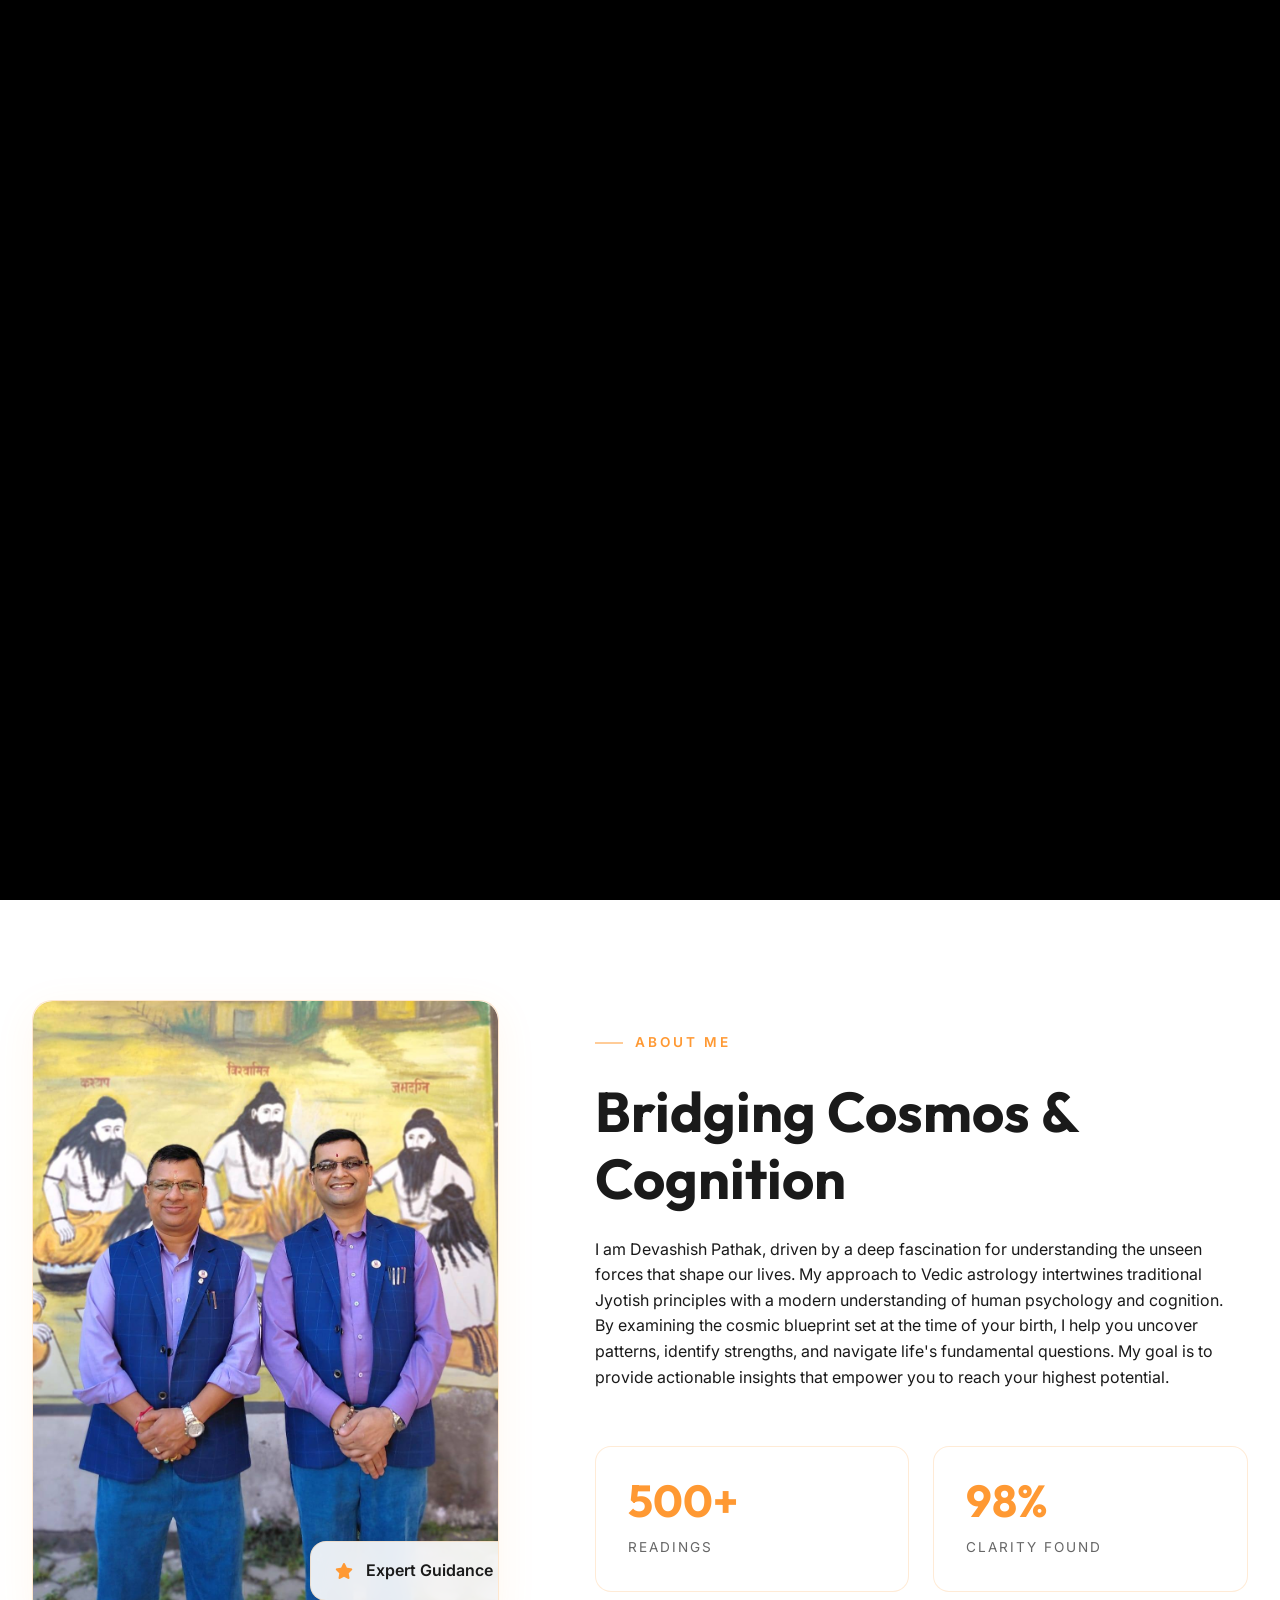
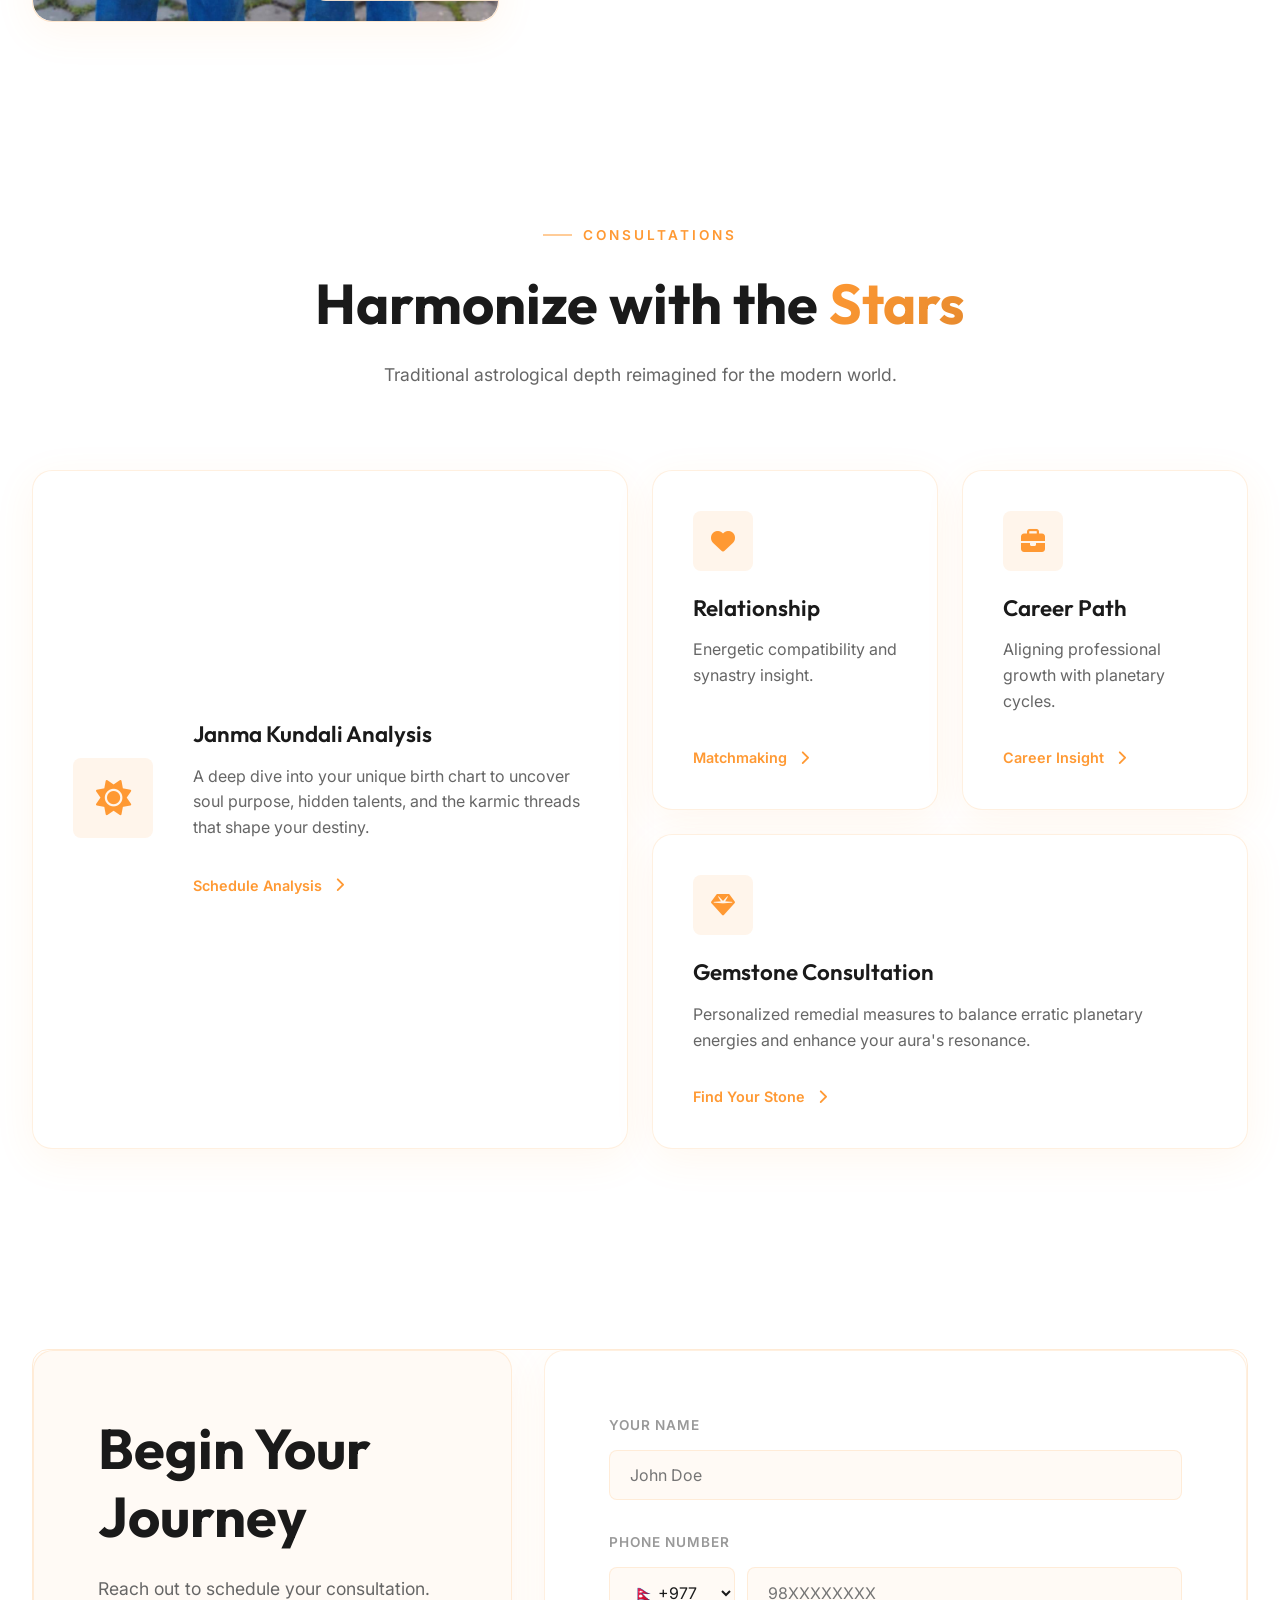
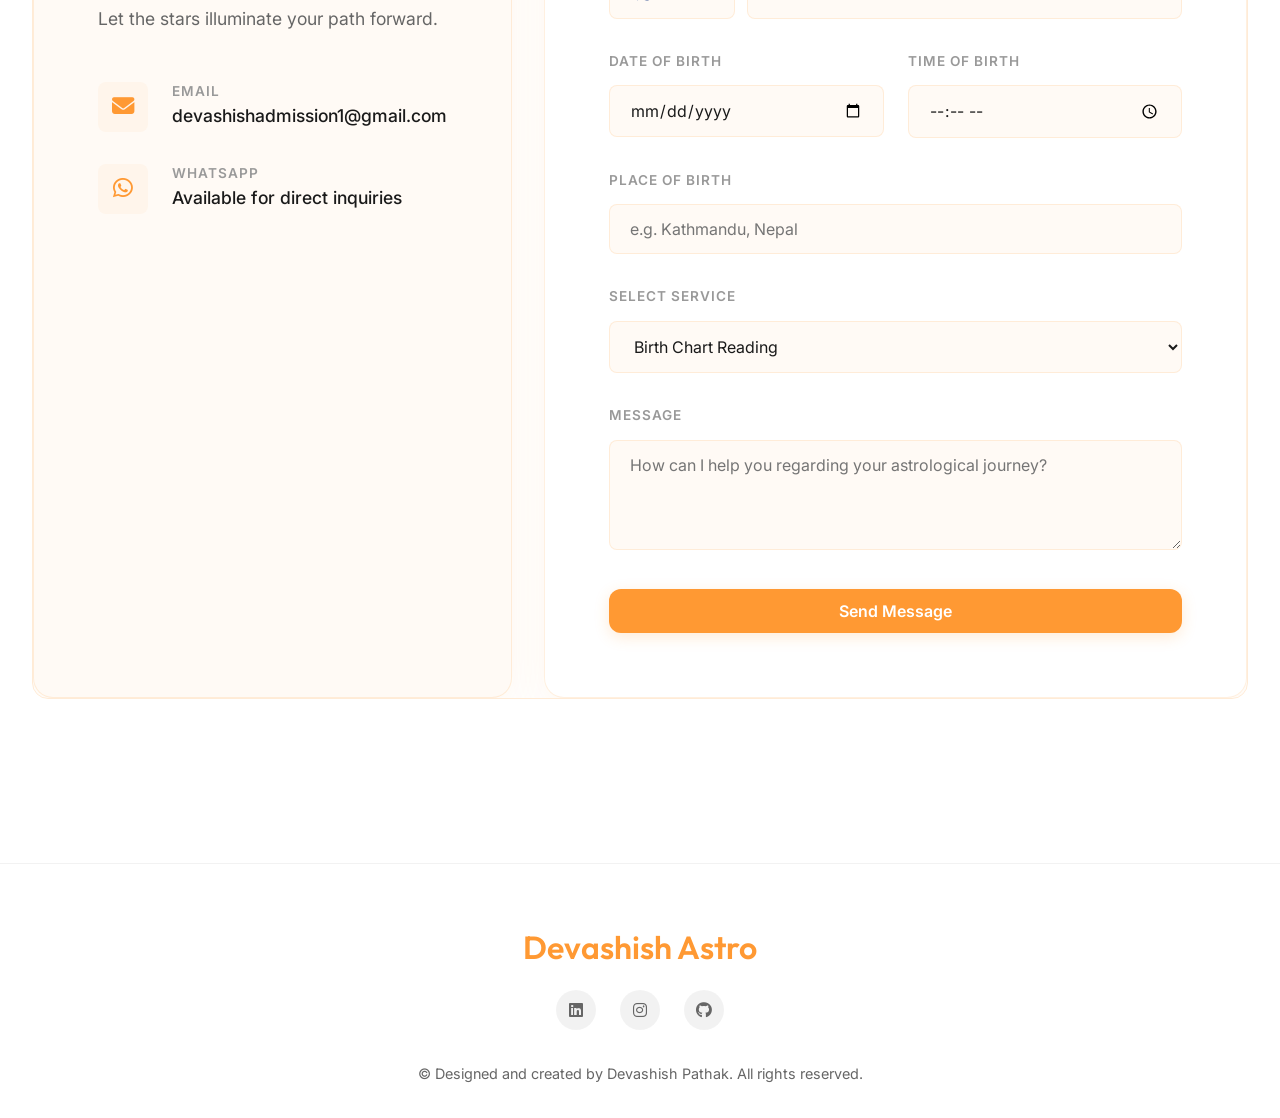
==== index.html @ 45e3574f "Feat: Complete dedicated admin dashboard (admin.html)" ====
<!DOCTYPE html>
<html lang="en">

<head>
    <meta charset="UTF-8">
    <meta name="viewport" content="width=device-width, initial-scale=1.0">
    <title>गुरु नारायण ज्योतिष परामर्श सेवा</title>
    <link rel="icon" type="image/png" href="assets/favicon.png">
    <meta name="description"
        content="Professional Vedic Astrology Consultations, Birth Chart Readings, and Insights with Devashish Pathak.">
    <link rel="preconnect" href="https://fonts.googleapis.com">
    <link rel="preconnect" href="https://fonts.gstatic.com" crossorigin>
    <link
        href="https://fonts.googleapis.com/css2?family=Outfit:wght@400;600;700&family=Inter:wght@400;500;600&display=swap"
        rel="stylesheet">
    <link rel="stylesheet" href="css/styles.css">
    <link rel="stylesheet" href="https://cdnjs.cloudflare.com/ajax/libs/font-awesome/6.4.0/css/all.min.css">
</head>

<body>
    <!-- Splash Screen -->
    <div id="splash-screen" class="splash-screen">
        <div class="mantra-container">
            <span class="mantra-line">ॐ मङ्गलं भगवान् विष्णुः</span>
            <span class="mantra-line">मङ्गलं गरुडध्वजः ।</span>
            <span class="mantra-line">मङ्गलं पुण्डरीकाक्षः</span>
            <span class="mantra-line">मङ्गलाय तनो हरिः ॥</span>
        </div>
    </div>

    <div class="background-effects">
        <div class="glow-orb orb-1"></div>
        <div class="glow-orb orb-2"></div>
        <div class="glow-orb orb-3"></div>
    </div>

    <!-- Navigation -->
    <nav class="navbar glass-effect" id="navbar">
        <div class="nav-content container">
            <a href="#" class="logo">Devashish Astro</a>
            <div class="nav-links">
                <a href="#about" class="nav-item">About</a>
                <a href="#services" class="nav-item">Consultations</a>
                <a href="#contact" class="nav-item">Book a Session</a>
            </div>
            <button class="mobile-menu-btn"><i class="fas fa-bars"></i></button>
        </div>
    </nav>

    <!-- Mobile Menu Overlay -->
    <div class="mobile-menu overlay-glass">
        <button class="close-menu-btn"><i class="fas fa-times"></i></button>
        <div class="mobile-links">
            <a href="#about" class="mobile-nav-item">About</a>
            <a href="#services" class="mobile-nav-item">Consultations</a>
            <a href="#contact" class="mobile-nav-item">Book a Session</a>
        </div>
    </div>

    <!-- Hero Section -->
    <section class="hero" id="home">
        <div class="container hero-container">
            <div class="hero-content">
                <div class="subtitle-wrapper fade-in-up">
                    <span class="subtitle">Vedic Wisdom</span>
                    <div class="subtitle-line"></div>
                </div>
                <h1 class="title fade-in-up delay-1">Unveil Your <br><span class="text-gradient">Cosmic Blueprint</span>
                </h1>
                <p class="description fade-in-up delay-2">Bridging ancient Jyotish principles with modern psychology to
                    provide clarity, purpose, and actionable guidance for your life's journey.</p>
                <div class="hero-actions fade-in-up delay-3">
                    <a href="#services" class="btn btn-primary">Begin Journey <i class="fas fa-arrow-right"></i></a>
                    <a href="#contact" class="btn btn-secondary">Direct Inquiry</a>
                </div>
            </div>
            <div class="hero-visual fade-in scale-up delay-2">
                <div class="image-wrapper bento-card">
                    <div class="zodiac-ring"></div>
                    <img src="assets/hero.jpg" alt="Devashish Pathak - Vedic Astrology" class="hero-img">
                </div>
            </div>
        </div>
    </section>

    <!-- About Section -->
    <section class="about section-padding" id="about">
        <div class="container relative">
            <div class="about-grid">
                <div class="about-image-col slide-in-left">
                    <div class="image-card glass-border">
                        <!-- User's Photo -->
                        <img src="assets/hero.jpg" alt="Devashish Pathak" class="profile-img">
                        <div class="floating-badge glass-effect">
                            <i class="fas fa-star text-saffron"></i>
                            <span>Expert Guidance</span>
                        </div>
                    </div>
                </div>
                <div class="about-content slide-in-right">
                    <span class="section-tag">About Me</span>
                    <h2 class="section-title">Bridging Cosmos & Cognition</h2>
                    <p class="about-text">
                        I am Devashish Pathak, driven by a deep fascination for understanding the unseen forces that
                        shape our lives. My approach to Vedic astrology intertwines traditional Jyotish principles with
                        a modern understanding of human psychology and cognition.
                    </p>
                    <p class="about-text">
                        By examining the cosmic blueprint set at the time of your birth, I help you uncover patterns,
                        identify strengths, and navigate life's fundamental questions. My goal is to provide actionable
                        insights that empower you to reach your highest potential.
                    </p>
                    <div class="stats-grid">
                        <div class="stat-box glass-effect">
                            <span class="stat-number">500+</span>
                            <span class="stat-label">Readings</span>
                        </div>
                        <div class="stat-box glass-effect">
                            <span class="stat-number">98%</span>
                            <span class="stat-label">Clarity Found</span>
                        </div>
                    </div>
                </div>
            </div>
        </div>
    </section>

    <!-- Services Section -->
    <section class="services section-padding" id="services">
        <div class="container">
            <div class="section-header text-center fade-in-up">
                <span class="section-tag">Consultations</span>
                <h2 class="section-title">Harmonize with the <span class="text-gradient">Stars</span></h2>
                <p class="section-desc">Traditional astrological depth reimagined for the modern world.</p>
            </div>

            <div class="bento-grid-services">
                <!-- Large Feature Card -->
                <div class="bento-card service-card-large fade-in-up stagger-1">
                    <div class="service-icon"><i class="fas fa-sun"></i></div>
                    <div class="service-content">
                        <h3>Janma Kundali Analysis</h3>
                        <p>A deep dive into your unique birth chart to uncover soul purpose, hidden talents, and the
                            karmic threads that shape your destiny.</p>
                        <a href="#contact" class="service-link">Schedule Analysis <i
                                class="fas fa-chevron-right"></i></a>
                    </div>
                </div>

                <!-- Small Grid Items -->
                <div class="bento-card service-card-small fade-in-up stagger-2">
                    <div class="service-icon"><i class="fas fa-heart"></i></div>
                    <h3>Relationship</h3>
                    <p>Energetic compatibility and synastry insight.</p>
                    <a href="#contact" class="service-link">Matchmaking <i class="fas fa-chevron-right"></i></a>
                </div>

                <div class="bento-card service-card-small fade-in-up stagger-3">
                    <div class="service-icon"><i class="fas fa-briefcase"></i></div>
                    <h3>Career Path</h3>
                    <p>Aligning professional growth with planetary cycles.</p>
                    <a href="#contact" class="service-link">Career Insight <i class="fas fa-chevron-right"></i></a>
                </div>

                <div class="bento-card service-card-medium fade-in-up stagger-4">
                    <div class="service-icon"><i class="fas fa-gem"></i></div>
                    <h3>Gemstone Consultation</h3>
                    <p>Personalized remedial measures to balance erratic planetary energies and enhance your aura's
                        resonance.</p>
                    <a href="#contact" class="service-link">Find Your Stone <i class="fas fa-chevron-right"></i></a>
                </div>
            </div>
        </div>
    </section>

    <!-- Contact Section -->
    <section class="contact section-padding" id="contact">
        <div class="container">
            <div class="contact-wrapper glass-border fade-in">
                <div class="contact-info">
                    <h2 class="section-title">Begin Your Journey</h2>
                    <p class="contact-desc">Reach out to schedule your consultation. Let the stars illuminate your path
                        forward.</p>
                    <div class="contact-methods">
                        <div class="method">
                            <i class="fas fa-envelope"></i>
                            <div>
                                <h4>Email</h4>
                                <a href="mailto:devashishadmission1@gmail.com">devashishadmission1@gmail.com</a>
                            </div>
                        </div>
                        <div class="method">
                            <i class="fab fa-whatsapp"></i>
                            <div>
                                <h4>WhatsApp</h4>
                                <span>Available for direct inquiries</span>
                            </div>
                        </div>
                    </div>
                </div>
                <div class="contact-form-container glass-effect">
                    <form id="contactForm" class="contact-form">
                        <div class="form-group">
                            <label for="name">Your Name</label>
                            <input type="text" id="name" required class="form-control" placeholder="John Doe">
                        </div>
                        <div class="form-group">
                            <label for="phone">Phone Number</label>
                            <div class="phone-input-group">
                                <select id="country-code" class="form-control country-code-select">
                                    <option value="+977">🇳🇵 +977</option>
                                    <option value="+91">🇮🇳 +91</option>
                                    <option value="+1">🇺🇸 +1</option>
                                    <option value="+44">🇬🇧 +44</option>
                                    <option value="+61">🇦🇺 +61</option>
                                    <option value="+971">🇦🇪 +971</option>
                                    <option value="+974">🇶🇦 +974</option>
                                    <option value="+965">🇰🇼 +965</option>
                                    <option value="+81">🇯🇵 +81</option>
                                    <option value="+82">🇰🇷 +82</option>
                                </select>
                                <input type="tel" id="phone" required class="form-control" placeholder="98XXXXXXXX">
                            </div>
                        </div>
                        <div class="form-row">
                            <div class="form-group">
                                <label for="dob">Date of Birth</label>
                                <input type="date" id="dob" required class="form-control">
                            </div>
                            <div class="form-group">
                                <label for="tob">Time of Birth</label>
                                <input type="time" id="tob" required class="form-control">
                            </div>
                        </div>
                        <div class="form-group">
                            <label for="pob">Place of Birth</label>
                            <input type="text" id="pob" required class="form-control" placeholder="e.g. Kathmandu, Nepal">
                        </div>
                        <div class="form-group">
                            <label for="service">Select Service</label>
                            <select id="service" class="form-control">
                                <option value="birth-chart">Birth Chart Reading</option>
                                <option value="relationship">Relationship Compatibility</option>
                                <option value="career">Career & Finance Guidance</option>
                                <option value="other">General Inquiry</option>
                            </select>
                        </div>
                        <div class="form-group">
                            <label for="message">Message</label>
                            <textarea id="message" rows="4" required class="form-control"
                                placeholder="How can I help you regarding your astrological journey?"></textarea>
                        </div>
                        <button type="submit" class="btn btn-primary full-width">Send Message</button>
                    </form>

                </div>
            </div>
        </div>
    </section>

    <!-- Footer -->
    <footer class="footer">
        <div class="container text-center">
            <h3 class="footer-logo">Devashish Astro</h3>
            <div class="social-links">
                <a href="#"><i class="fab fa-linkedin"></i></a>
                <a href="#"><i class="fab fa-instagram"></i></a>
                <a href="#"><i class="fab fa-github"></i></a>
            </div>
            <p class="copyright"><a href="admin.html" style="text-decoration: none; color: inherit;">&copy;</a> Designed and created by Devashish Pathak. All rights reserved.</p>
        </div>
    </footer>

    <script src="https://cdn.sheetjs.com/xlsx-0.20.1/package/dist/xlsx.full.min.js"></script>
    <script src="js/script.js"></script>
</body>

</html>
---- css/styles.css ----
/* ==========================================================================
   Base Styles & Variables (Saffron Minimalist)
   ========================================================================== */

:root {
    /* Clean Saffron Palette */
    --saffron: #FF9933;
    --saffron-hover: #E68A2E;
    --saffron-dark: #CC7722;
    --saffron-light: #FFF5EB;

    --bg-primary: #FFFFFF;
    --bg-secondary: #FFFAF5;
    --bg-tertiary: #FFF2E6;

    /* Text Colors */
    --text-main: #1A1A1A;
    --text-muted: #666666;
    --text-dim: #999999;
    --text-on-saffron: #FFFFFF;

    /* Minimalist UI Tokens */
    --card-bg: #FFFFFF;
    --card-border: rgba(255, 153, 51, 0.15);
    --card-shadow: 0 10px 40px rgba(255, 153, 51, 0.08);

    --glass-bg: rgba(255, 255, 255, 0.9);
    --glass-border: rgba(255, 153, 51, 0.2);
    --glass-blur: blur(10px);

    /* Layout & Typography */
    --font-heading: 'Outfit', sans-serif;
    --font-body: 'Inter', sans-serif;

    --container-width: 1300px;
    --border-radius-lg: 20px;
    --border-radius-md: 12px;
    --border-radius-sm: 8px;

    /* Animations & Transitions */
    --transition-smooth: all 0.4s cubic-bezier(0.23, 1, 0.32, 1);
    --transition-fast: all 0.2s ease;
}

* {
    margin: 0;
    padding: 0;
    box-sizing: border-box;
}

html {
    scroll-behavior: smooth;
    font-size: 16px;
}

body {
    font-family: var(--font-body);
    color: var(--text-main);
    background-color: var(--bg-primary);
    line-height: 1.6;
    overflow-x: hidden;
    position: relative;
}

/* Background Effects (Saffron Glow) */
.background-effects {
    position: fixed;
    top: 0;
    left: 0;
    width: 100vw;
    height: 100vh;
    z-index: -1;
    pointer-events: none;
    background: radial-gradient(circle at 50% 50%, #FFFAF5 0%, #FFFFFF 100%);
    overflow: hidden;
}

.glow-orb {
    position: absolute;
    border-radius: 50%;
    filter: blur(120px);
    opacity: 0.1;
    animation: floatOrb 25s infinite alternate ease-in-out;
}

.orb-1 {
    top: -15%;
    left: -10%;
    width: 600px;
    height: 600px;
    background: var(--saffron);
}

.orb-2 {
    bottom: -15%;
    right: -10%;
    width: 700px;
    height: 700px;
    background: var(--saffron-dark);
    animation-delay: -7s;
}

.orb-3 {
    top: 30%;
    left: 55%;
    width: 500px;
    height: 500px;
    background: var(--saffron-light);
    animation-delay: -12s;
}

/* Grid System & Utilities */
.grid {
    display: grid;
    gap: 2rem;
}

.grid-cols-2 {
    grid-template-columns: repeat(2, 1fr);
}

.grid-cols-3 {
    grid-template-columns: repeat(3, 1fr);
}

.grid-cols-4 {
    grid-template-columns: repeat(4, 1fr);
}

@media (max-width: 968px) {

    .grid-cols-2,
    .grid-cols-3,
    .grid-cols-4 {
        grid-template-columns: 1fr;
    }
}

.flex {
    display: flex;
}

.flex-col {
    flex-direction: column;
}

.items-center {
    align-items: center;
}

.justify-center {
    justify-content: center;
}

.gap-1 {
    gap: 1rem;
}

.gap-2 {
    gap: 2rem;
}

.text-gradient {
    background: linear-gradient(135deg, var(--saffron), var(--saffron-hover));
    -webkit-background-clip: text;
    background-clip: text;
    -webkit-text-fill-color: transparent;
}

@keyframes floatOrb {
    0% {
        transform: translate(0, 0) scale(1);
    }

    50% {
        transform: translate(50px, -50px) scale(1.1);
    }

    100% {
        transform: translate(-30px, 40px) scale(0.9);
    }
}

/* Utility Classes */
.container {
    max-width: var(--container-width);
    margin: 0 auto;
    padding: 0 2rem;
}

.section-padding {
    padding: 100px 0;
}

.text-saffron {
    color: var(--saffron);
}

.text-center {
    text-align: center;
}

.full-width {
    width: 100%;
}

.relative {
    position: relative;
}

/* Typography elements */
h1,
h2,
h3,
h4,
h5,
h6 {
    font-family: var(--font-heading);
    font-weight: 600;
    line-height: 1.2;
}

/* ==========================================================================
   Glassmorphism System
   ========================================================================== */

.glass-effect {
    background: var(--glass-bg);
    backdrop-filter: blur(12px);
    -webkit-backdrop-filter: blur(12px);
    border: 1px solid var(--glass-border);
    box-shadow: var(--glass-shadow);
    border-radius: 16px;
}

.glass-border {
    border: 1px solid var(--glass-border);
    border-radius: 16px;
    overflow: hidden;
}

.overlay-glass {
    background: rgba(255, 255, 255, 0.95);
    backdrop-filter: blur(20px);
    -webkit-backdrop-filter: blur(20px);
}

/* ==========================================================================
   Buttons
   ========================================================================== */
.btn {
    display: inline-flex;
    align-items: center;
    justify-content: center;
    padding: 12px 32px;
    font-family: var(--font-body);
    font-weight: 600;
    font-size: 1rem;
    border-radius: var(--border-radius-md);
    text-decoration: none;
    cursor: pointer;
    transition: var(--transition-smooth);
    border: none;
    gap: 12px;
}

.btn-primary {
    background: var(--saffron);
    color: var(--text-on-saffron);
    box-shadow: 0 4px 15px rgba(255, 153, 51, 0.2);
}

.btn-primary:hover {
    transform: translateY(-2px);
    background: var(--saffron-hover);
    box-shadow: 0 8px 25px rgba(255, 153, 51, 0.35);
}

.btn-secondary {
    background: var(--bg-primary);
    color: var(--saffron);
    border: 1px solid var(--saffron);
}

.btn-secondary:hover {
    background: var(--saffron-light);
    transform: translateY(-2px);
}

/* ==========================================================================
   Bento Grid Core
   ========================================================================== */
.bento-card {
    background: var(--card-bg);
    border: 1px solid var(--card-border);
    border-radius: var(--border-radius-lg);
    padding: 2.5rem;
    transition: var(--transition-smooth);
    position: relative;
    overflow: hidden;
    display: flex;
    flex-direction: column;
    box-shadow: var(--card-shadow);
}

.bento-card:hover {
    border-color: var(--saffron);
    transform: translateY(-8px);
    box-shadow: 0 20px 50px rgba(255, 153, 51, 0.12);
}

.bento-card::before {
    display: none;
}

/* ==========================================================================
   Navigation
   ========================================================================== */
.navbar {
    position: fixed;
    top: 0;
    left: 0;
    width: 100%;
    z-index: 1000;
    padding: 1.5rem 0;
    transition: var(--transition-smooth);
    border-bottom: 1px solid transparent;
}

.navbar.scrolled {
    padding: 1rem 0;
    background: var(--glass-bg);
    backdrop-filter: var(--glass-blur);
    -webkit-backdrop-filter: var(--glass-blur);
    border-bottom: 1px solid var(--card-border);
    box-shadow: 0 4px 30px rgba(0, 0, 0, 0.03);
}

.nav-content {
    display: flex;
    justify-content: space-between;
    align-items: center;
}

.logo {
    font-family: var(--font-heading);
    font-size: 1.6rem;
    font-weight: 700;
    color: var(--saffron);
    text-decoration: none;
    letter-spacing: 1px;
    transition: var(--transition-fast);
}

.nav-links {
    display: flex;
    gap: 2.5rem;
}

.nav-item {
    color: var(--text-main);
    text-decoration: none;
    font-size: 1rem;
    font-weight: 500;
    position: relative;
    transition: var(--transition-fast);
}

.nav-item:hover {
    color: var(--saffron);
}

.nav-item::after {
    content: '';
    position: absolute;
    bottom: -6px;
    left: 0;
    width: 0;
    height: 2px;
    background: var(--saffron);
    transition: var(--transition-smooth);
}

.nav-item:hover::after {
    width: 100%;
}

.nav-item:hover::after {
    width: 100%;
}

.mobile-menu-btn {
    display: none;
    background: none;
    border: none;
    color: #000000;
    font-size: 1.5rem;
    cursor: pointer;
}

/* Mobile Overlay Menu */
.mobile-menu {
    position: fixed;
    top: 0;
    left: 0;
    width: 100%;
    height: 100vh;
    z-index: 2000;
    display: flex;
    flex-direction: column;
    justify-content: center;
    align-items: center;
    background: var(--bg-primary);
    opacity: 0;
    pointer-events: none;
    transition: var(--transition-smooth);
    transform: translateX(100%);
}

.mobile-menu.active {
    opacity: 1;
    pointer-events: all;
    transform: translateX(0);
}

.close-menu-btn {
    position: absolute;
    top: 2rem;
    right: 2rem;
    background: none;
    border: none;
    color: var(--text-main);
    font-size: 2.5rem;
    cursor: pointer;
    padding: 1rem;
}

.mobile-links {
    display: flex;
    flex-direction: column;
    gap: 2rem;
    text-align: center;
}

.mobile-nav-item {
    color: var(--text-main);
    text-decoration: none;
    font-size: 2.5rem;
    font-weight: 700;
    font-family: var(--font-heading);
    transition: var(--transition-smooth);
}

.mobile-nav-item:hover {
    color: var(--saffron);
}

/* ==========================================================================
   Hero Section
   ========================================================================== */
.hero {
    min-height: 100vh;
    display: flex;
    align-items: center;
    padding-top: 100px;
}

.hero-container {
    display: grid;
    grid-template-columns: 1fr 1.1fr;
    gap: 6rem;
    align-items: center;
}

.subtitle-wrapper {
    display: flex;
    align-items: center;
    gap: 1.2rem;
    margin-bottom: 2rem;
}

.subtitle {
    font-family: var(--font-body);
    color: var(--saffron);
    font-size: 0.9rem;
    text-transform: uppercase;
    letter-spacing: 3px;
    font-weight: 600;
}

.subtitle-line {
    height: 1px;
    width: 60px;
    background: var(--saffron);
}

.title {
    font-size: 4.2rem;
    margin-bottom: 2rem;
    color: var(--text-main);
    line-height: 1.1;
    font-weight: 700;
}

.hero .description {
    font-size: 1.15rem;
    color: var(--text-muted);
    margin-bottom: 3rem;
    max-width: 540px;
    line-height: 1.7;
}

.hero-actions {
    display: flex;
    gap: 1.5rem;
}

.hero-visual {
    position: relative;
    width: 100%;
    max-width: 580px;
    justify-self: center;
}

.hero-visual .image-wrapper {
    aspect-ratio: 1;
    border-radius: 50%;
    padding: 1rem;
}

.zodiac-ring {
    position: absolute;
    top: -15px;
    left: -15px;
    right: -15px;
    bottom: -15px;
    border: 1px dashed rgba(255, 153, 51, 0.2);
    border-radius: 50%;
    animation: spinSlow 60s linear infinite;
}

.hero-img {
    width: 100%;
    height: 100%;
    object-fit: cover;
    border-radius: 50%;
    filter: brightness(0.9);
}

@keyframes spinSlow {
    100% {
        transform: rotate(360deg);
    }
}

@keyframes spinSlow {
    100% {
        transform: rotate(360deg);
    }
}

/* ==========================================================================
   About Section
   ========================================================================== */
.about-grid {
    display: grid;
    grid-template-columns: 5fr 7fr;
    gap: 6rem;
    align-items: center;
}

.image-card {
    position: relative;
    border-radius: var(--border-radius-lg);
    background: var(--bg-secondary);
    box-shadow: var(--card-shadow);
}

.profile-img {
    width: 100%;
    display: block;
    border-radius: var(--border-radius-lg);
    object-fit: cover;
    aspect-ratio: 3/4;
}

.floating-badge {
    position: absolute;
    bottom: 20px;
    right: -20px;
    padding: 1rem 1.5rem;
    display: flex;
    align-items: center;
    gap: 0.8rem;
    font-weight: 600;
    z-index: 2;
}

.section-tag {
    display: inline-block;
    color: var(--saffron);
    font-family: var(--font-body);
    text-transform: uppercase;
    letter-spacing: 3px;
    font-size: 0.85rem;
    font-weight: 600;
    margin-bottom: 1.5rem;
    position: relative;
    padding-left: 2.5rem;
}

.section-tag::before {
    content: '';
    position: absolute;
    left: 0;
    top: 50%;
    transform: translateY(-50%);
    width: 1.8rem;
    height: 1px;
    background: var(--saffron);
}

.stats-grid {
    display: grid;
    grid-template-columns: repeat(2, 1fr);
    gap: 1.5rem;
    margin-top: 3.5rem;
}

.stat-box {
    padding: 2rem;
    text-align: left;
}

.stat-number {
    display: block;
    font-family: var(--font-heading);
    font-size: 2.8rem;
    color: var(--saffron);
    font-weight: 700;
    line-height: 1;
    margin-bottom: 0.6rem;
}

.stat-label {
    font-size: 0.85rem;
    color: var(--text-muted);
    text-transform: uppercase;
    letter-spacing: 2px;
}

/* ==========================================================================
   Services & Bento Grid
   ========================================================================== */
.section-header {
    margin-bottom: 5rem;
}

.section-title {
    font-size: 3.5rem;
    margin-bottom: 1.5rem;
    color: var(--text-main);
    font-weight: 700;
}

.section-desc {
    color: var(--text-muted);
    font-size: 1.1rem;
    max-width: 600px;
    margin: 0 auto;
}

.bento-grid-services {
    display: grid;
    grid-template-columns: repeat(4, 1fr);
    grid-template-rows: repeat(2, auto);
    gap: 1.5rem;
}

.service-card-large {
    grid-column: span 2;
    grid-row: span 2;
    display: flex;
    flex-direction: row;
    align-items: center;
    gap: 2.5rem;
}

.service-card-small {
    grid-column: span 1;
}

.service-card-medium {
    grid-column: span 2;
}

.service-icon {
    width: 60px;
    height: 60px;
    border-radius: var(--border-radius-sm);
    background: var(--saffron-light);
    display: flex;
    justify-content: center;
    align-items: center;
    color: var(--saffron);
    font-size: 1.5rem;
    margin-bottom: 1.5rem;
    flex-shrink: 0;
}

.service-card-large .service-icon {
    width: 80px;
    height: 80px;
    font-size: 2.2rem;
}

.bento-card h3 {
    font-size: 1.4rem;
    margin-bottom: 1rem;
    color: var(--text-main);
    font-weight: 600;
}

.bento-card p {
    color: var(--text-muted);
    margin-bottom: 2rem;
    font-size: 1rem;
    line-height: 1.6;
}

.service-link {
    display: inline-flex;
    align-items: center;
    gap: 0.8rem;
    color: var(--saffron);
    text-decoration: none;
    font-weight: 600;
    font-size: 0.9rem;
    transition: var(--transition-smooth);
    margin-top: auto;
}

.service-link:hover {
    gap: 1.2rem;
}

@media (max-width: 1024px) {
    .bento-grid-services {
        grid-template-columns: repeat(2, 1fr);
    }
}

@media (max-width: 768px) {
    .bento-grid-services {
        grid-template-columns: 1fr;
    }

    .service-card-large,
    .service-card-medium {
        grid-column: span 1;
        flex-direction: column;
        align-items: flex-start;
    }

    .title {
        font-size: 3rem;
    }
}

/* ==========================================================================
   Contact Section
   ========================================================================== */
.contact-wrapper {
    display: grid;
    grid-template-columns: 0.8fr 1.2fr;
    gap: 2rem;
}

.contact-info {
    padding: 4rem;
    background: var(--bg-secondary);
    border-radius: var(--border-radius-lg);
    border: 1px solid var(--card-border);
    box-shadow: var(--card-shadow);
}

.contact-desc {
    color: var(--text-muted);
    margin-bottom: 3rem;
    font-size: 1.1rem;
    line-height: 1.7;
}

.contact-methods {
    display: flex;
    flex-direction: column;
    gap: 2rem;
}

.method {
    display: flex;
    align-items: center;
    gap: 1.5rem;
}

.method i {
    width: 50px;
    height: 50px;
    border-radius: var(--border-radius-sm);
    background: var(--saffron-light);
    display: flex;
    justify-content: center;
    align-items: center;
    color: var(--saffron);
    font-size: 1.4rem;
}

.method h4 {
    font-family: var(--font-body);
    font-size: 0.85rem;
    color: var(--text-dim);
    margin-bottom: 0.2rem;
    text-transform: uppercase;
    letter-spacing: 1px;
}

.method a,
.method span {
    color: var(--text-main);
    text-decoration: none;
    font-size: 1.1rem;
    font-weight: 500;
    transition: var(--transition-fast);
}

.method a:hover {
    color: var(--saffron);
}

.contact-form-container {
    padding: 4rem;
    background: var(--bg-primary);
    border: 1px solid var(--card-border);
    border-radius: var(--border-radius-lg);
    box-shadow: var(--card-shadow);
}

.form-group {
    margin-bottom: 2rem;
}

.form-group label {
    display: block;
    margin-bottom: 0.8rem;
    font-size: 0.85rem;
    color: var(--text-dim);
    text-transform: uppercase;
    letter-spacing: 1px;
    font-weight: 600;
}

.form-control {
    width: 100%;
    background: var(--bg-secondary);
    border: 1px solid var(--card-border);
    border-radius: var(--border-radius-sm);
    padding: 14px 20px;
    color: var(--text-main);
    font-family: var(--font-body);
    font-size: 1rem;
    transition: var(--transition-smooth);
}

.form-control:focus {
    outline: none;
    border-color: var(--saffron);
    background: #FFFFFF;
    box-shadow: 0 0 15px rgba(255, 153, 51, 0.1);
}

.phone-input-group {
    display: flex;
    gap: 0.75rem;
}

.country-code-select {
    width: auto;
    min-width: 110px;
    flex-shrink: 0;
}

.form-row {
    display: grid;
    grid-template-columns: 1fr 1fr;
    gap: 1.5rem;
}

.form-row .form-group {
    margin-bottom: 2rem;
}

@media (max-width: 480px) {
    .phone-input-group {
        flex-direction: column;
    }

    .country-code-select {
        width: 100%;
    }

    .form-row {
        grid-template-columns: 1fr;
        gap: 0;
    }
}

/* ==========================================================================
   Footer
   ========================================================================== */
.footer {
    padding: 4rem 0 2rem;
    border-top: 1px solid rgba(0, 0, 0, 0.05);
    margin-top: 4rem;
}

.footer-logo {
    font-size: 2rem;
    color: var(--saffron);
    margin-bottom: 1.5rem;
}

.social-links {
    display: flex;
    justify-content: center;
    gap: 1.5rem;
    margin-bottom: 2rem;
}

.social-links a {
    width: 40px;
    height: 40px;
    border-radius: 50%;
    background: rgba(0, 0, 0, 0.05);
    display: flex;
    justify-content: center;
    align-items: center;
    color: var(--text-muted);
    text-decoration: none;
    transition: var(--transition-smooth);
}

.social-links a:hover {
    background: var(--saffron);
    color: #000;
    transform: translateY(-3px);
}

.copyright {
    color: var(--text-muted);
    font-size: 0.9rem;
}

/* ==========================================================================
   Animation Classes (Triggered by JS)
   ========================================================================== */
.fade-in {
    opacity: 0;
    transition: opacity 0.8s ease-out;
}

.fade-in.appear {
    opacity: 1;
}

/* ==========================================================================
   Splash Screen
   ========================================================================== */
.splash-screen {
    position: fixed;
    top: 0;
    left: 0;
    width: 100%;
    height: 100vh;
    background: #000;
    display: flex;
    justify-content: center;
    align-items: center;
    z-index: 9999;
    transition: opacity 1s ease-in-out, visibility 1s;
}

.splash-screen.hidden {
    opacity: 0;
    visibility: hidden;
}

.mantra-container {
    text-align: center;
    padding: 2rem;
}

.mantra-line {
    display: none;
    font-family: var(--font-heading);
    font-size: 2.5rem;
    color: var(--saffron);
    opacity: 0;
    filter: blur(10px);
    animation: cinematicReveal 3s forwards;
}

@keyframes cinematicReveal {
    0% {
        opacity: 0;
        filter: blur(15px);
        transform: scale(0.9);
    }

    30% {
        opacity: 1;
        filter: blur(0);
        transform: scale(1);
    }

    70% {
        opacity: 1;
        filter: blur(0);
        transform: scale(1);
    }

    100% {
        opacity: 0;
        filter: blur(15px);
        transform: scale(1.1);
    }
}

.no-scroll {
    overflow: hidden !important;
}

@media (max-width: 768px) {
    .mantra-line {
        font-size: 1.5rem;
    }
}

.fade-in-up.appear {
    opacity: 1;
    transform: translateY(0);
}

.slide-in-left {
    opacity: 0;
    transform: translateX(-50px);
    transition: all 0.8s ease-out;
}

.slide-in-left.appear {
    opacity: 1;
    transform: translateX(0);
}

.slide-in-right {
    opacity: 0;
    transform: translateX(50px);
    transition: all 0.8s ease-out;
}

.slide-in-right.appear {
    opacity: 1;
    transform: translateX(0);
}

.scale-up {
    opacity: 0;
    transform: scale(0.9);
    transition: all 0.8s ease-out;
}

.scale-up.appear {
    opacity: 1;
    transform: scale(1);
}

.delay-1 {
    transition-delay: 0.2s;
}

.delay-2 {
    transition-delay: 0.4s;
}

.delay-3 {
    transition-delay: 0.6s;
}

/* ==========================================================================
   Responsive Design
   ========================================================================== */
/* ==========================================================================
   Responsive Design
   ========================================================================== */

/* Tablet & Large Mobile (1024px and below) */
@media (max-width: 1024px) {
    :root {
        --container-width: 95%;
    }

    .section-padding {
        padding: 80px 0;
    }

    /* Hero */
    .hero-container {
        grid-template-columns: 1fr;
        text-align: center;
        gap: 4rem;
    }

    .subtitle-wrapper {
        justify-content: center;
    }

    .hero .description {
        margin: 0 auto 2.5rem;
    }

    .hero-actions {
        justify-content: center;
    }

    .hero-visual {
        max-width: 480px;
    }

    /* About */
    .about-grid {
        grid-template-columns: 1fr;
        gap: 4rem;
    }

    .about-image-col {
        order: 2;
        max-width: 400px;
        margin-inline: auto;
    }

    .about-content {
        order: 1;
        text-align: center;
    }

    .section-tag {
        padding-left: 0;
    }

    .section-tag::before {
        display: none;
    }

    .stats-grid {
        justify-content: center;
    }

    /* Bento Grid */
    .bento-grid-services {
        grid-template-columns: repeat(2, 1fr);
        gap: 1.5rem;
    }

    /* Contact */
    .contact-wrapper {
        grid-template-columns: 1fr;
    }
}

/* Small Mobile (768px and below) */
@media (max-width: 768px) {
    .title {
        font-size: 3rem;
    }

    .navbar .nav-links {
        display: none;
    }

    .mobile-menu-btn {
        display: block;
    }

    .bento-grid-services {
        grid-template-columns: 1fr;
    }

    .service-card-medium,
    .service-card-large {
        grid-column: span 1;
    }

    .contact-info,
    .contact-form-container {
        padding: 3rem 2rem;
    }

    .footer {
        padding: 40px 0;
        text-align: center;
    }

    /* scale down orbs */
    .orb-1,
    .orb-2,
    .orb-3 {
        width: 300px;
        height: 300px;
    }
}

/* Extra Small (480px and below) */
@media (max-width: 480px) {
    .title {
        font-size: 2.5rem;
    }

    .hero-actions {
        flex-direction: column;
        width: 100%;
    }

    .hero-actions .btn {
        width: 100%;
        text-align: center;
    }

    .stat-number {
        font-size: 2.2rem;
    }

    .mantra-line {
        font-size: 1.4rem;
    }
}
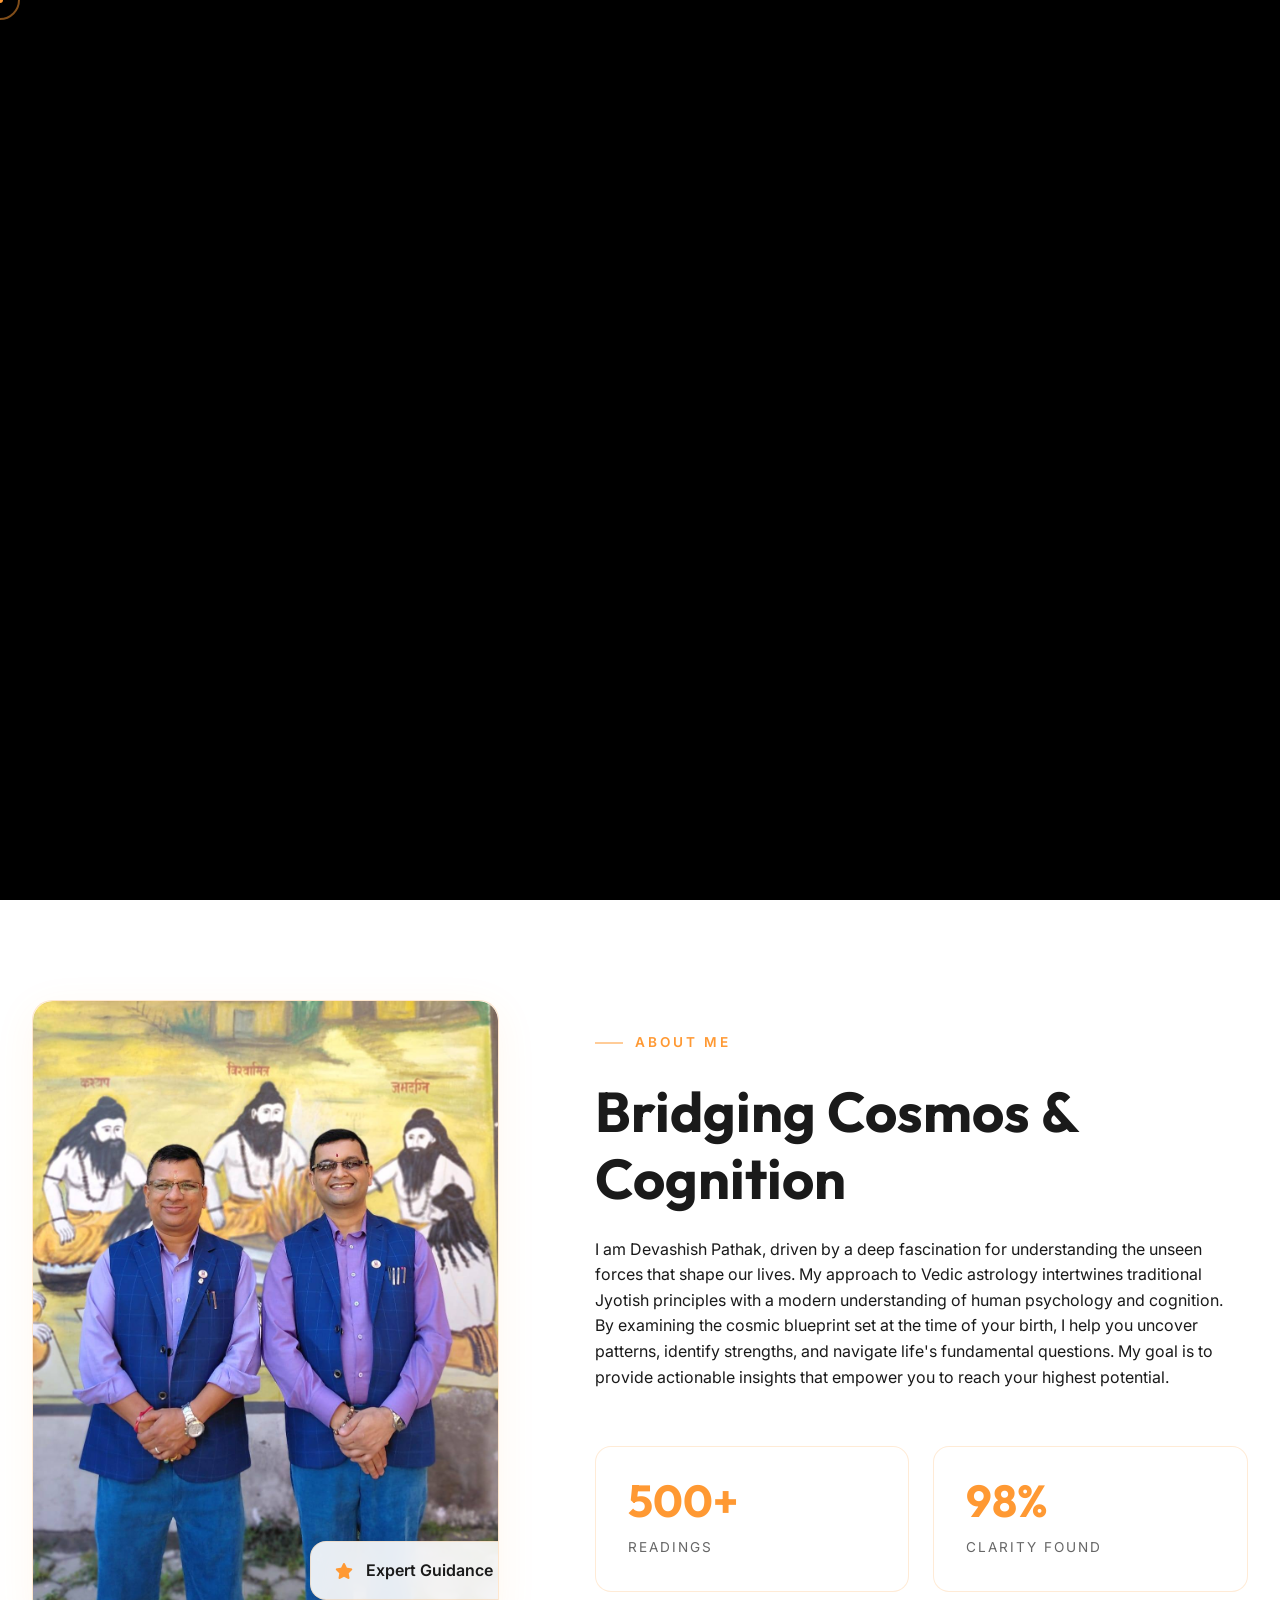
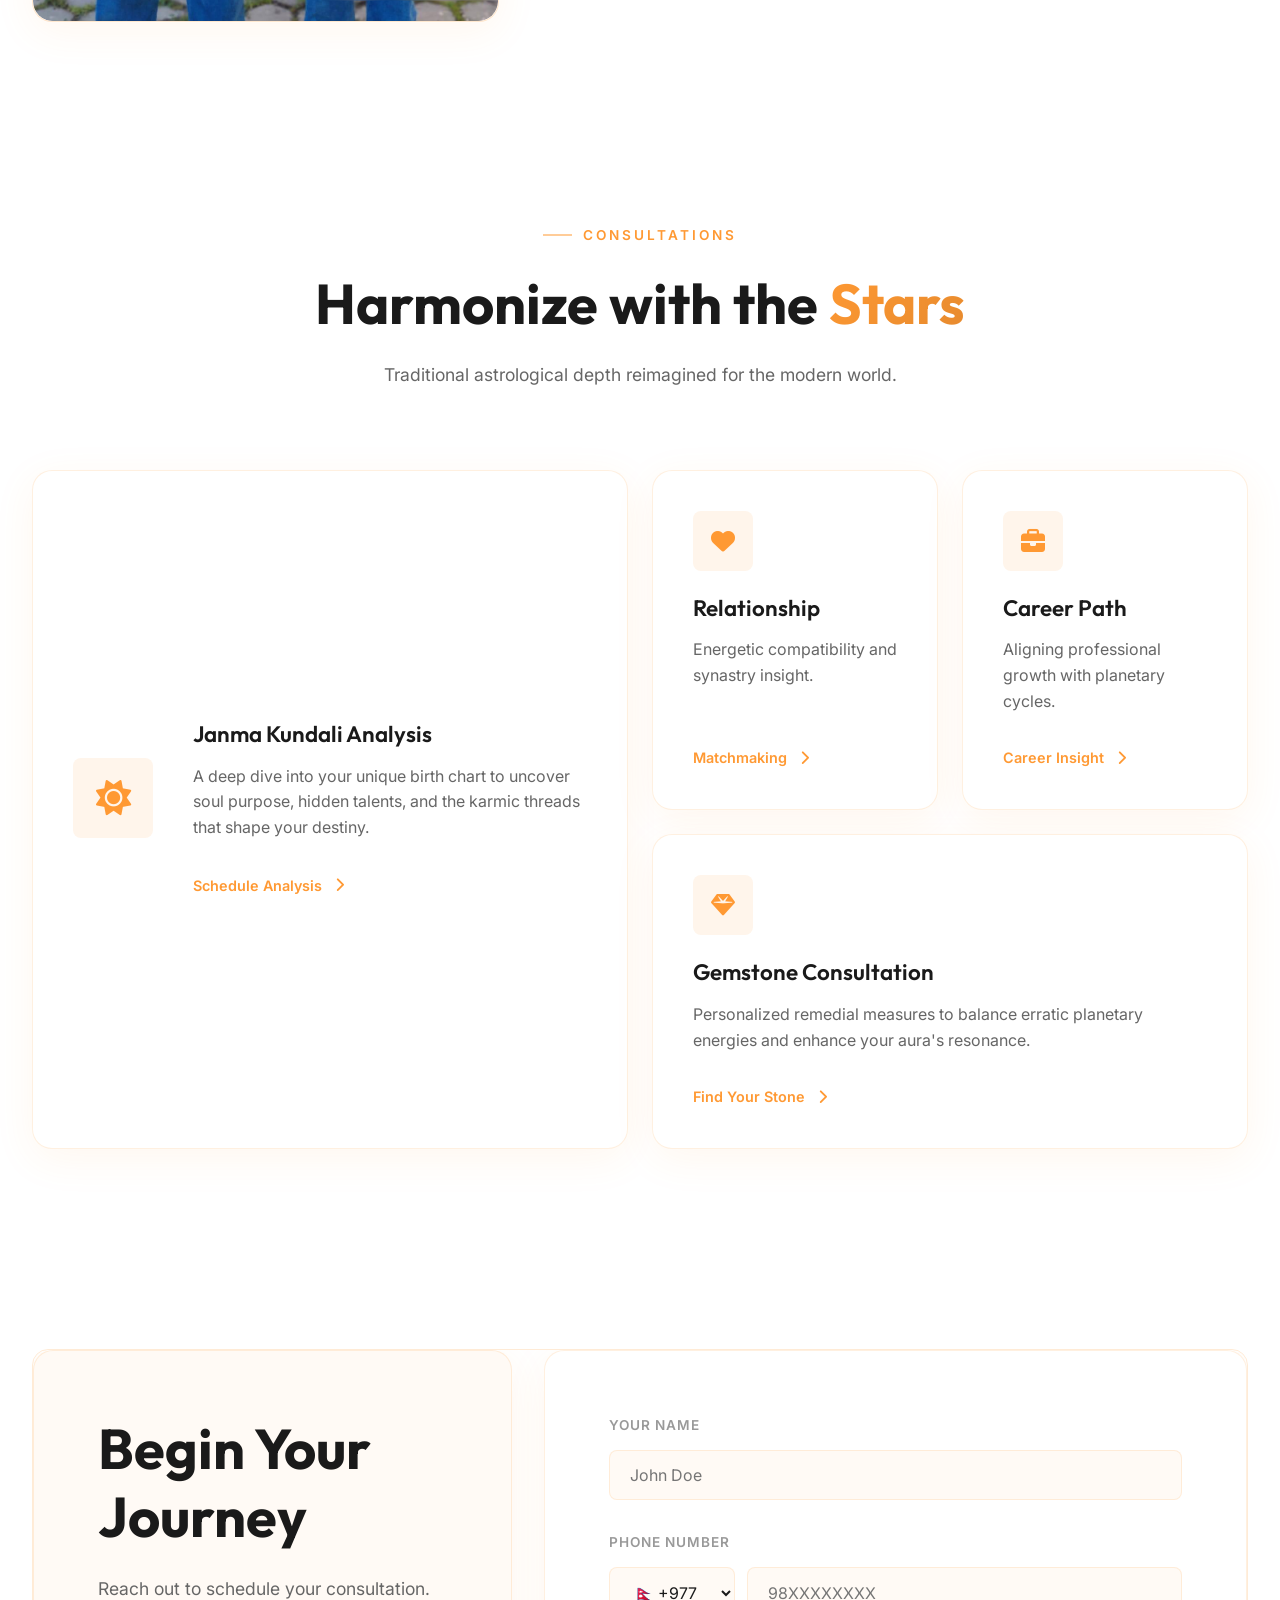
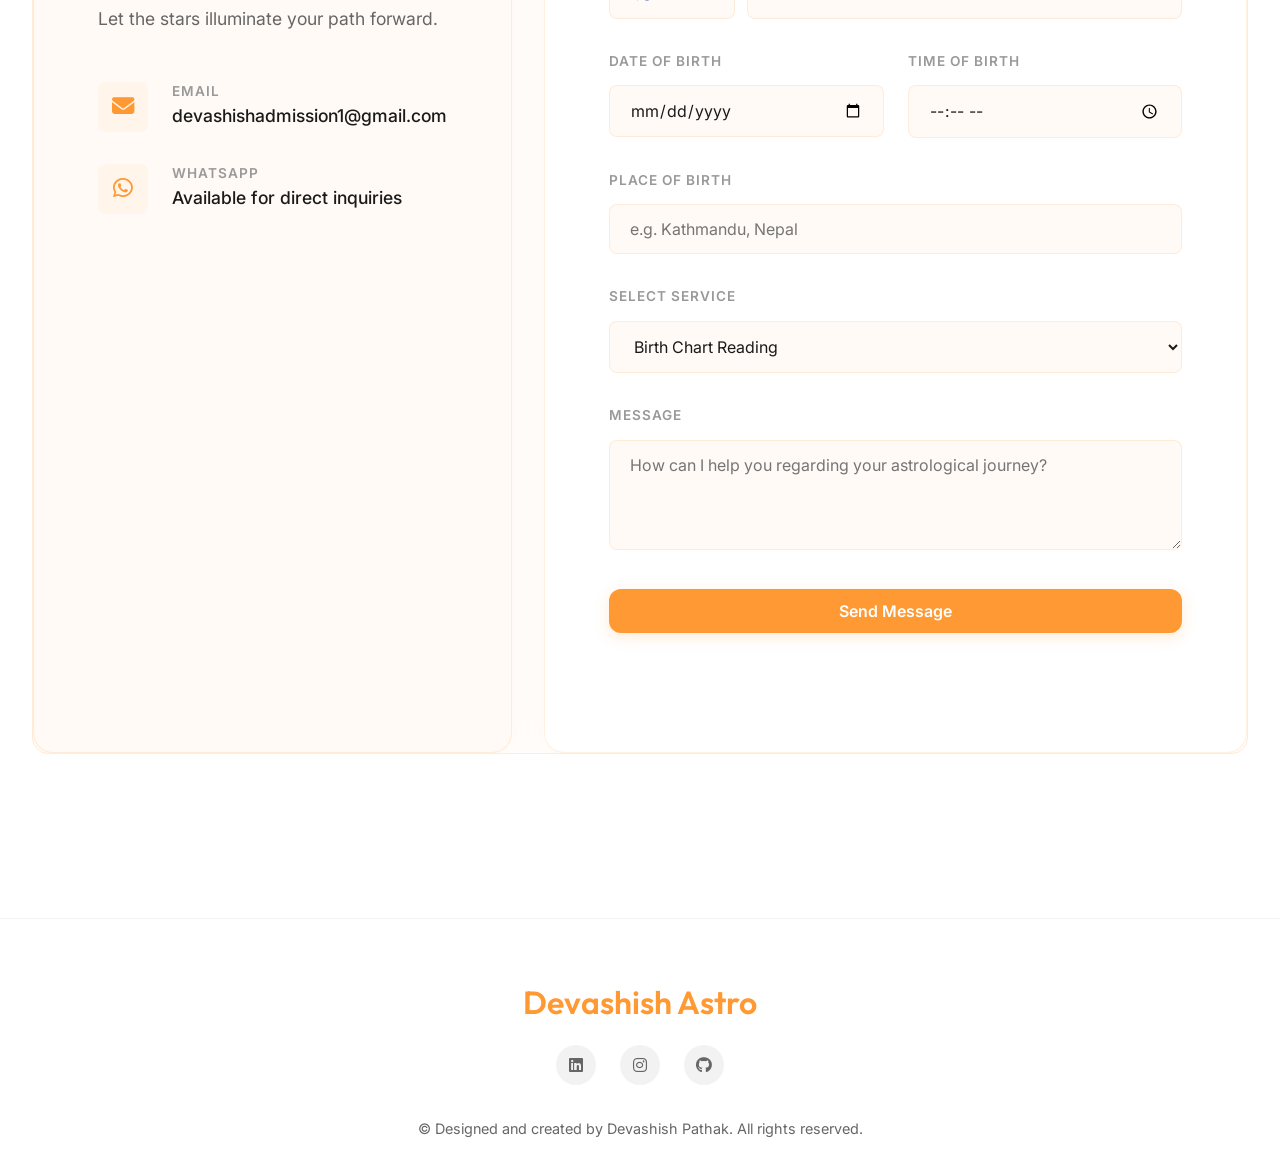
==== commit 3c74fbdc: "Automated Update: Payment Gateway, Admin Dashboard, and Custom Cursors" ====
--- a/index.html
+++ b/index.html
@@ -251,6 +251,10 @@
                                 placeholder="How can I help you regarding your astrological journey?"></textarea>
                         </div>
                         <button type="submit" class="btn btn-primary full-width">Send Message</button>
+                        <div id="sync-status" class="sync-status">
+                            <span class="sync-dot"></span>
+                            <span class="sync-text">Agent Manager: Monitoring...</span>
+                        </div>
                     </form>
 
                 </div>
@@ -267,11 +271,10 @@
                 <a href="#"><i class="fab fa-instagram"></i></a>
                 <a href="#"><i class="fab fa-github"></i></a>
             </div>
-            <p class="copyright"><a href="admin.html" style="text-decoration: none; color: inherit;">&copy;</a> Designed and created by Devashish Pathak. All rights reserved.</p>
+            <p class="copyright"><a href="admin-login.html" style="color: inherit; text-decoration: none;">&copy;</a> Designed and created by Devashish Pathak. All rights reserved.</p>
         </div>
     </footer>
 
-    <script src="https://cdn.sheetjs.com/xlsx-0.20.1/package/dist/xlsx.full.min.js"></script>
     <script src="js/script.js"></script>
 </body>
 
--- a/css/styles.css
+++ b/css/styles.css
@@ -1241,4 +1241,190 @@
     .mantra-line {
         font-size: 1.4rem;
     }
-}+}
+/* Sync Status Indicator */
+.sync-status {
+    display: flex;
+    align-items: center;
+    justify-content: center;
+    gap: 10px;
+    margin-top: 15px;
+    font-size: 0.85rem;
+    color: var(--text-dim);
+    opacity: 0;
+    transition: opacity 0.3s ease;
+    background: rgba(255, 255, 255, 0.05);
+    padding: 8px 15px;
+    border-radius: 20px;
+    border: 1px solid rgba(255, 255, 255, 0.1);
+}
+
+.sync-status.active {
+    opacity: 1;
+}
+
+.sync-dot {
+    width: 8px;
+    height: 8px;
+    background: var(--saffron);
+    border-radius: 50%;
+    box-shadow: 0 0 10px var(--saffron);
+}
+
+.sync-status.syncing .sync-dot {
+    animation: pulse 1.5s infinite;
+}
+
+.sync-text {
+    font-family: 'Inter', sans-serif;
+    letter-spacing: 0.5px;
+}
+
+@keyframes pulse {
+    0% { transform: scale(1); opacity: 1; }
+    50% { transform: scale(1.5); opacity: 0.5; }
+    100% { transform: scale(1); opacity: 1; }
+}
+
+/* --- Custom Cursor --- */
+body {
+    cursor: none;
+}
+.cursor-dot, .cursor-outline {
+    position: fixed;
+    top: 0;
+    left: 0;
+    transform: translate(-50%, -50%);
+    border-radius: 50%;
+    z-index: 9999;
+    pointer-events: none;
+}
+.cursor-dot {
+    width: 6px;
+    height: 6px;
+    background-color: var(--saffron);
+}
+.cursor-outline {
+    width: 40px;
+    height: 40px;
+    border: 2px solid rgba(255, 153, 51, 0.5);
+    transition: width 0.2s, height 0.2s;
+}
+
+/* Auth / Payment Layout Forms */
+.auth-container {
+    min-height: 100vh;
+    display: flex;
+    align-items: center;
+    justify-content: center;
+    padding: 20px;
+}
+.auth-box {
+    background: rgba(25, 25, 35, 0.7);
+    border: 1px solid rgba(255, 255, 255, 0.1);
+    backdrop-filter: blur(10px);
+    padding: 40px;
+    border-radius: 20px;
+    width: 100%;
+    max-width: 500px;
+    text-align: center;
+    box-shadow: 0 10px 30px rgba(0, 0, 0, 0.5);
+}
+.auth-box h2 {
+    color: var(--saffron);
+    margin-bottom: 5px;
+}
+.auth-box p {
+    color: var(--text-dim);
+    margin-bottom: 25px;
+}
+.qr-container {
+    display: flex;
+    justify-content: center;
+    gap: 20px;
+    margin-bottom: 30px;
+}
+.qr-box {
+    text-align: center;
+}
+.qr-box img {
+    width: 150px;
+    height: 150px;
+    border-radius: 10px;
+    border: 2px solid var(--saffron);
+    padding: 5px;
+    background: white;
+}
+.qr-box p {
+    margin-top: 10px;
+    font-weight: 500;
+    color: var(--text-light);
+}
+
+/* Dashboard */
+.dashboard-container {
+    padding-top: 100px;
+    min-height: 100vh;
+}
+.dashboard-grid {
+    display: grid;
+    grid-template-columns: 1fr 1fr;
+    gap: 30px;
+    margin-top: 40px;
+}
+@media (max-width: 768px) {
+    .dashboard-grid { grid-template-columns: 1fr; }
+}
+.dash-panel {
+    background: rgba(25, 25, 35, 0.6);
+    border: 1px solid rgba(255, 255, 255, 0.1);
+    border-radius: 20px;
+    padding: 20px;
+}
+.dash-panel h3 {
+    margin-bottom: 20px;
+    color: var(--saffron);
+    border-bottom: 1px solid rgba(255,255,255,0.1);
+    padding-bottom: 10px;
+}
+.booking-card {
+    background: rgba(0, 0, 0, 0.3);
+    padding: 15px;
+    border-radius: 10px;
+    margin-bottom: 15px;
+    border-left: 3px solid var(--saffron);
+}
+.booking-card.confirmed {
+    border-left-color: #4CAF50;
+}
+.booking-details {
+    display: flex;
+    flex-direction: column;
+    gap: 5px;
+    margin-bottom: 15px;
+}
+.booking-details span {
+    font-size: 0.9rem;
+    color: var(--text-dim);
+}
+.booking-details strong {
+    color: var(--text-light);
+}
+.btn-group {
+    display: flex;
+    gap: 10px;
+}
+.btn-small {
+    padding: 8px 15px;
+    font-size: 0.85rem;
+    border-radius: 20px;
+    border: none;
+    cursor: pointer;
+    font-family: 'Outfit', sans-serif;
+    font-weight: 600;
+    transition: all 0.3s ease;
+}
+.btn-confirm { background: #4CAF50; color: white; }
+.btn-confirm:hover { background: #45a049; }
+.btn-reject { background: #f44336; color: white; }
+.btn-reject:hover { background: #d32f2f; }
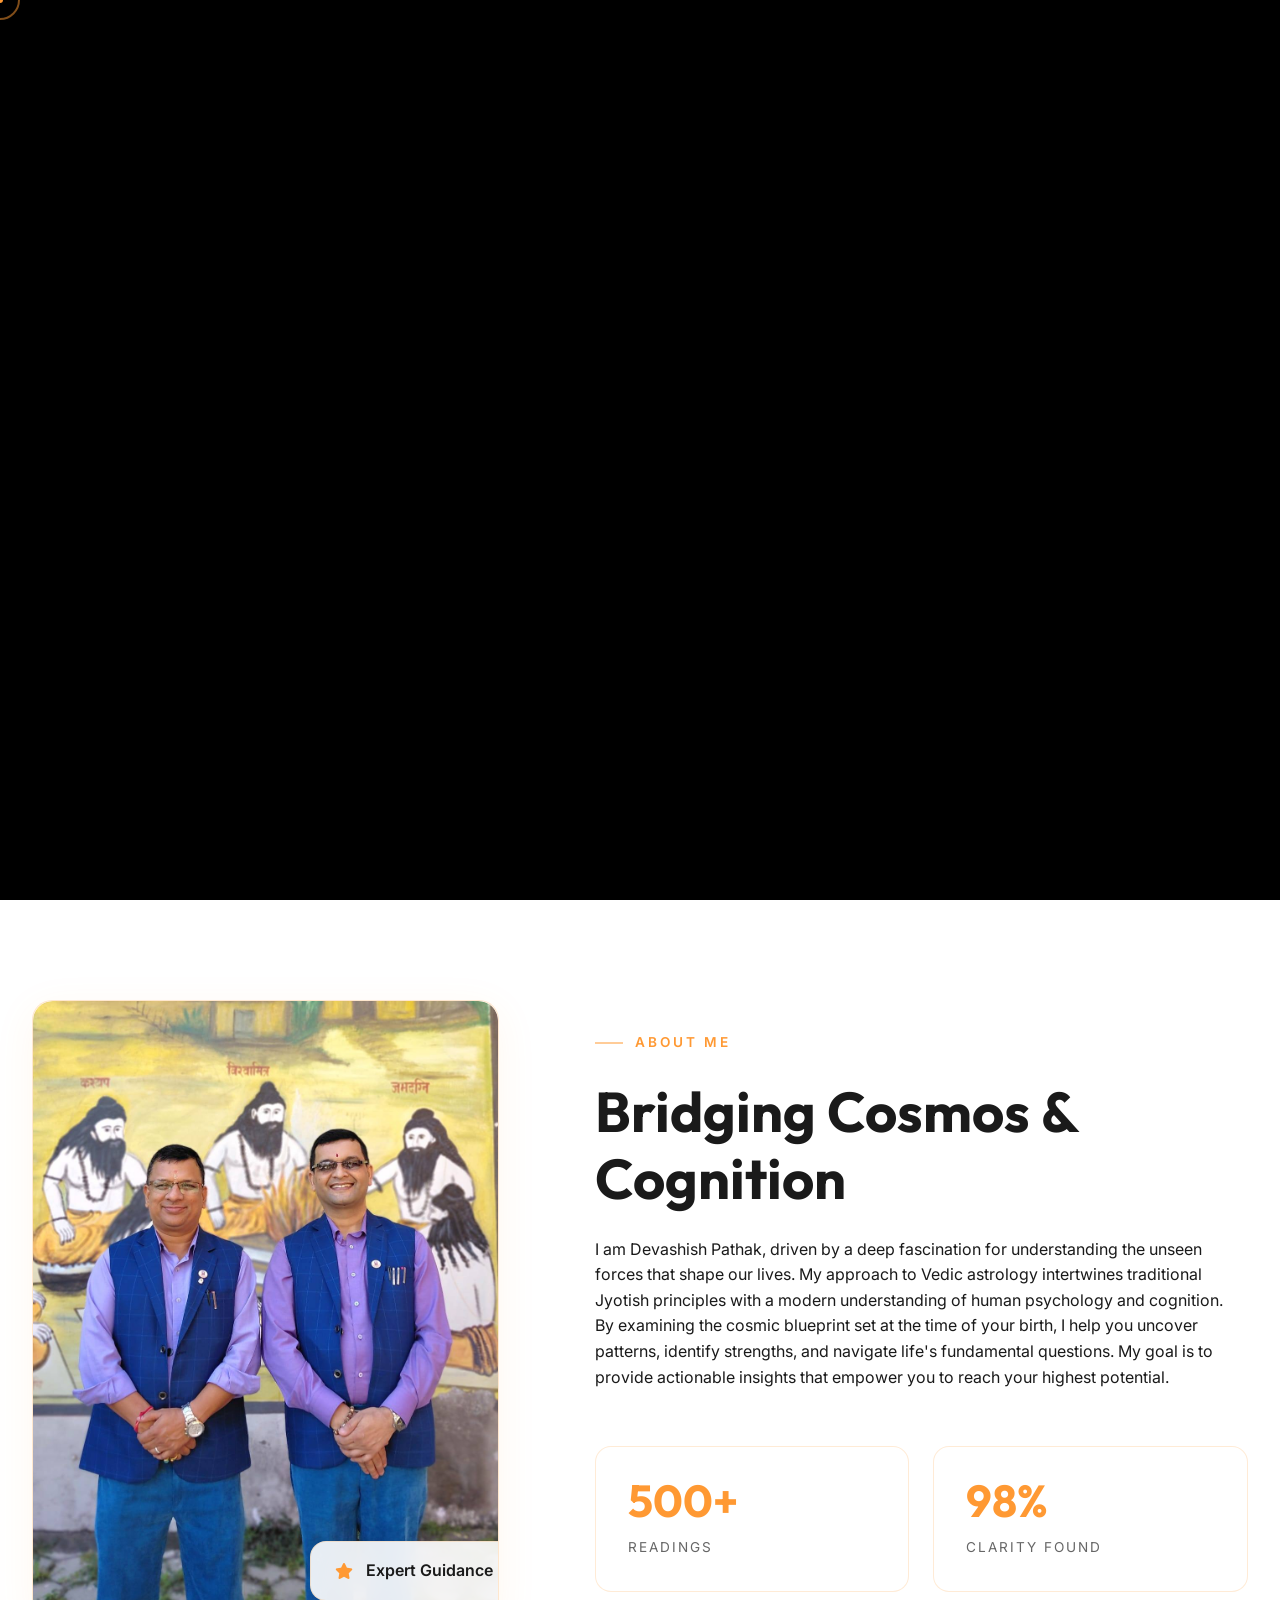
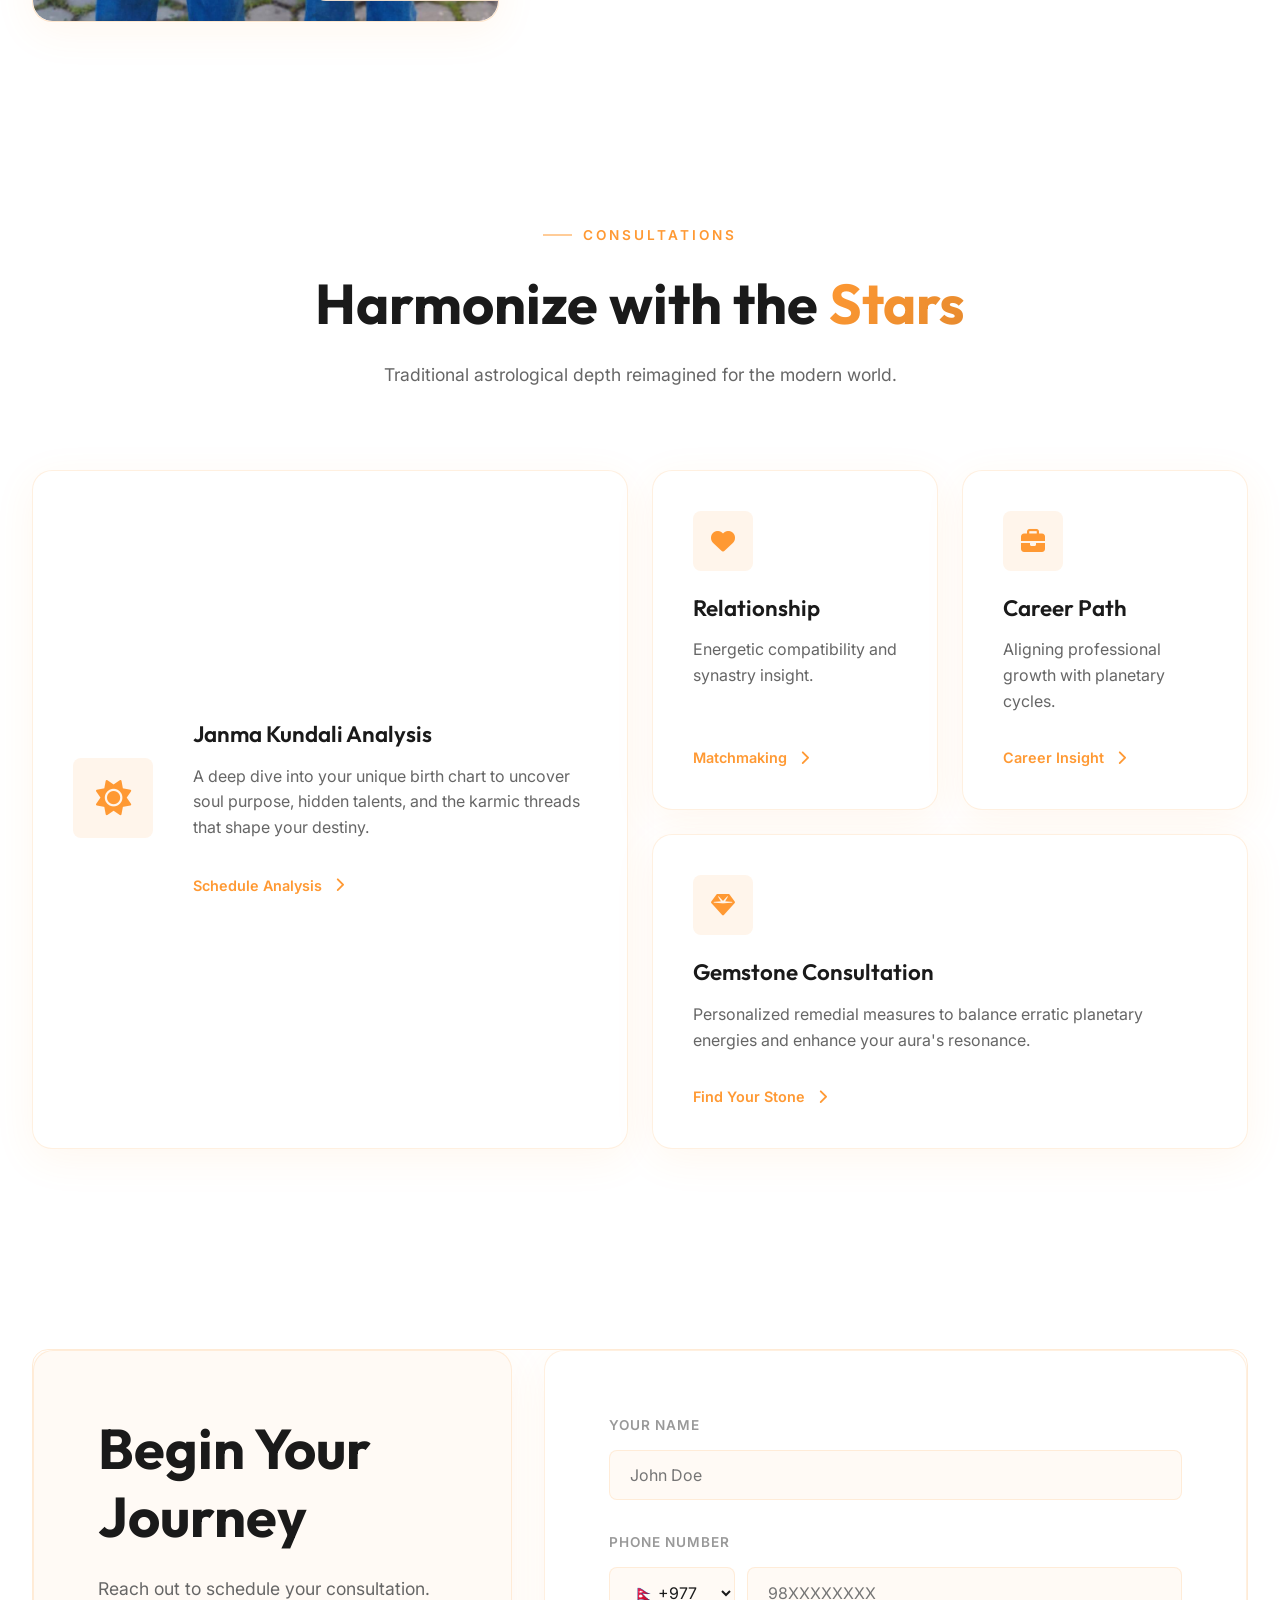
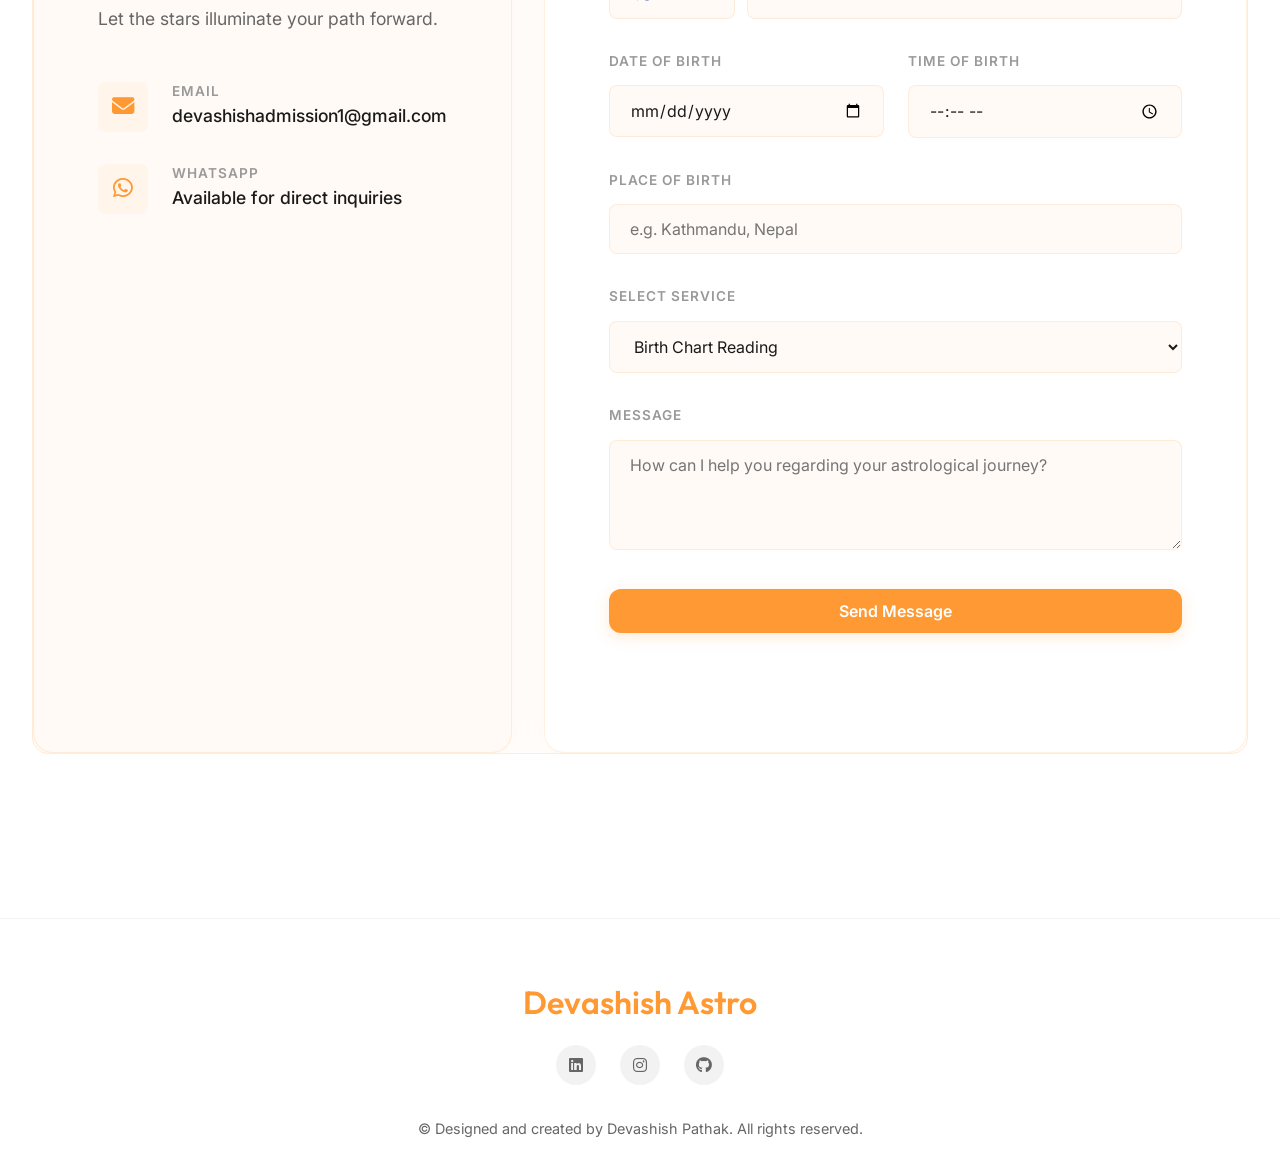
==== commit a40f8fcb: "Emergency fix: Add splash-screen fail-safe and error handling" ====
--- a/index.html
+++ b/index.html
@@ -27,6 +27,17 @@
             <span class="mantra-line">मङ्गलाय तनो हरिः ॥</span>
         </div>
     </div>
+    <script>
+        // Emergency Fail-safe: Ensure site is never stuck on black screen
+        setTimeout(() => {
+            const splash = document.getElementById('splash-screen');
+            if (splash && !splash.classList.contains('hidden')) {
+                splash.classList.add('hidden');
+                document.body.classList.remove('no-scroll');
+                console.warn('Emergency fail-safe: Splash screen forced to hide.');
+            }
+        }, 5000);
+    </script>
 
     <div class="background-effects">
         <div class="glow-orb orb-1"></div>
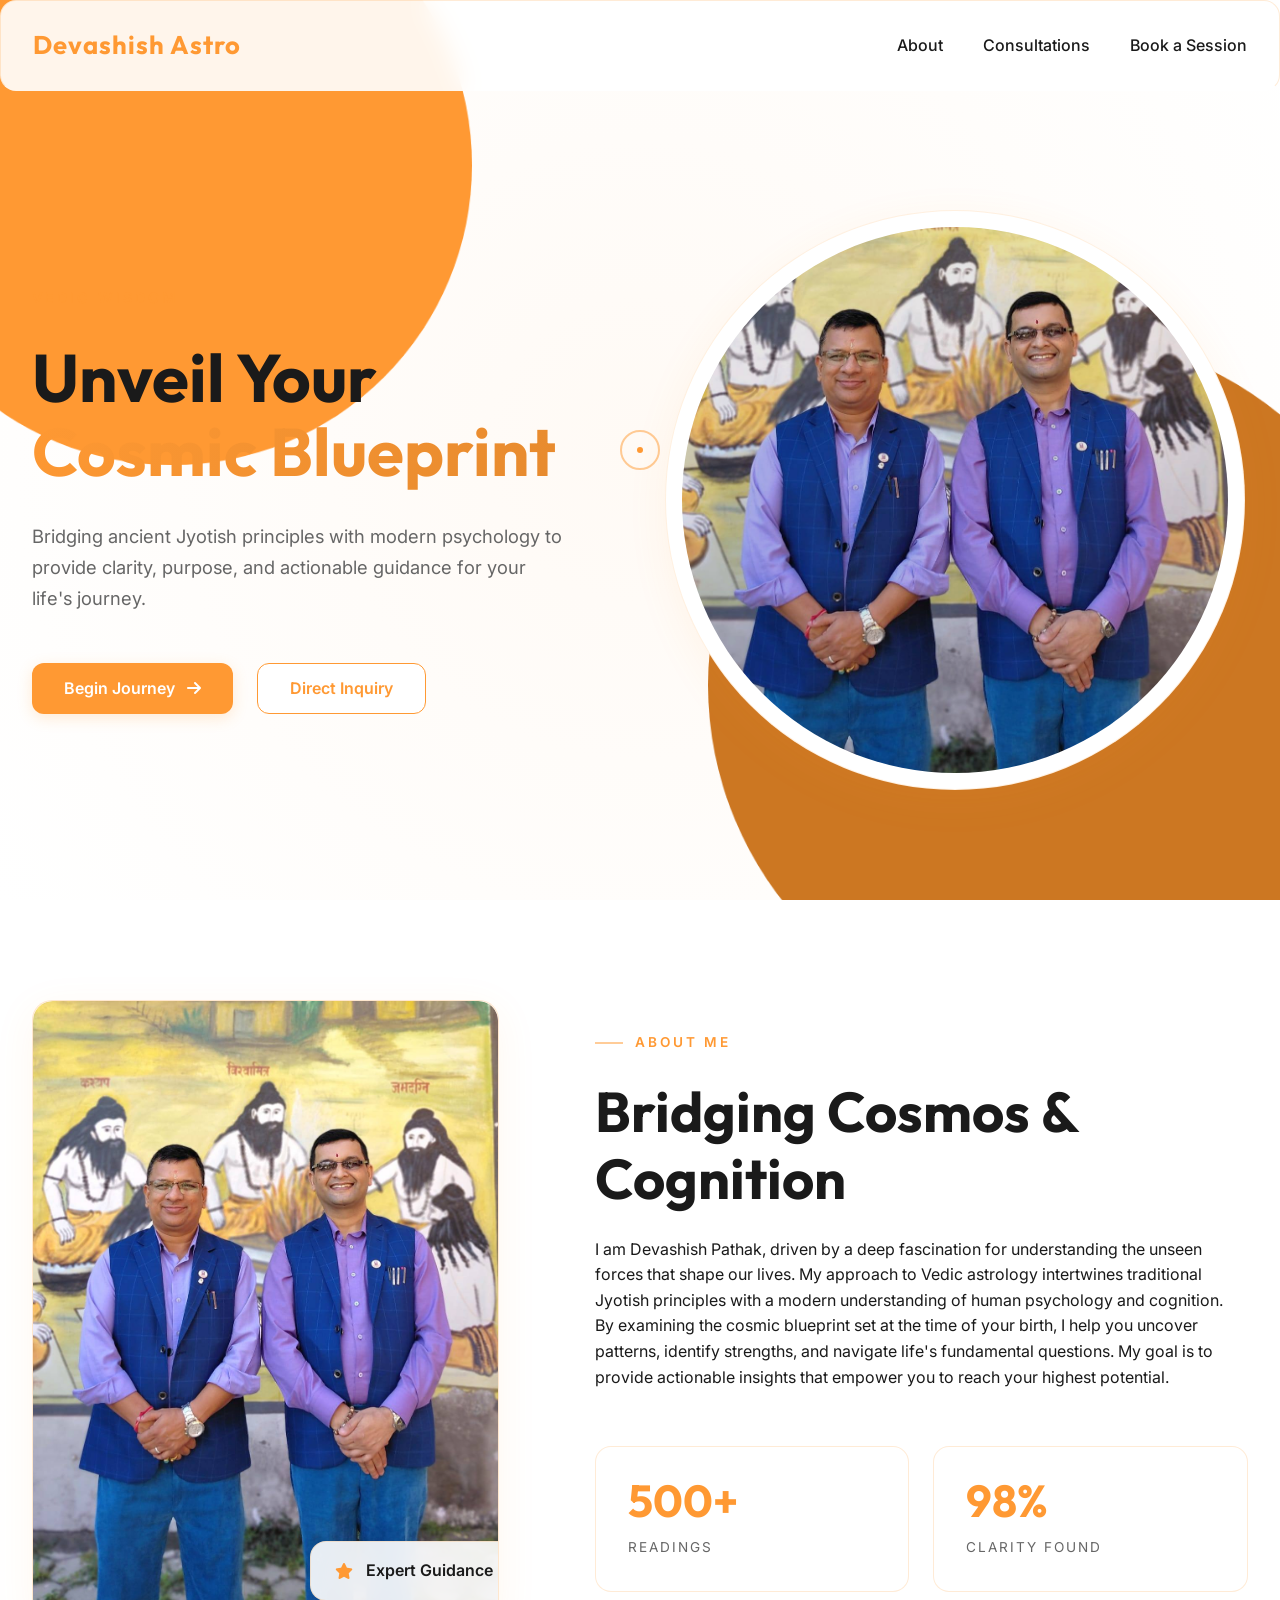
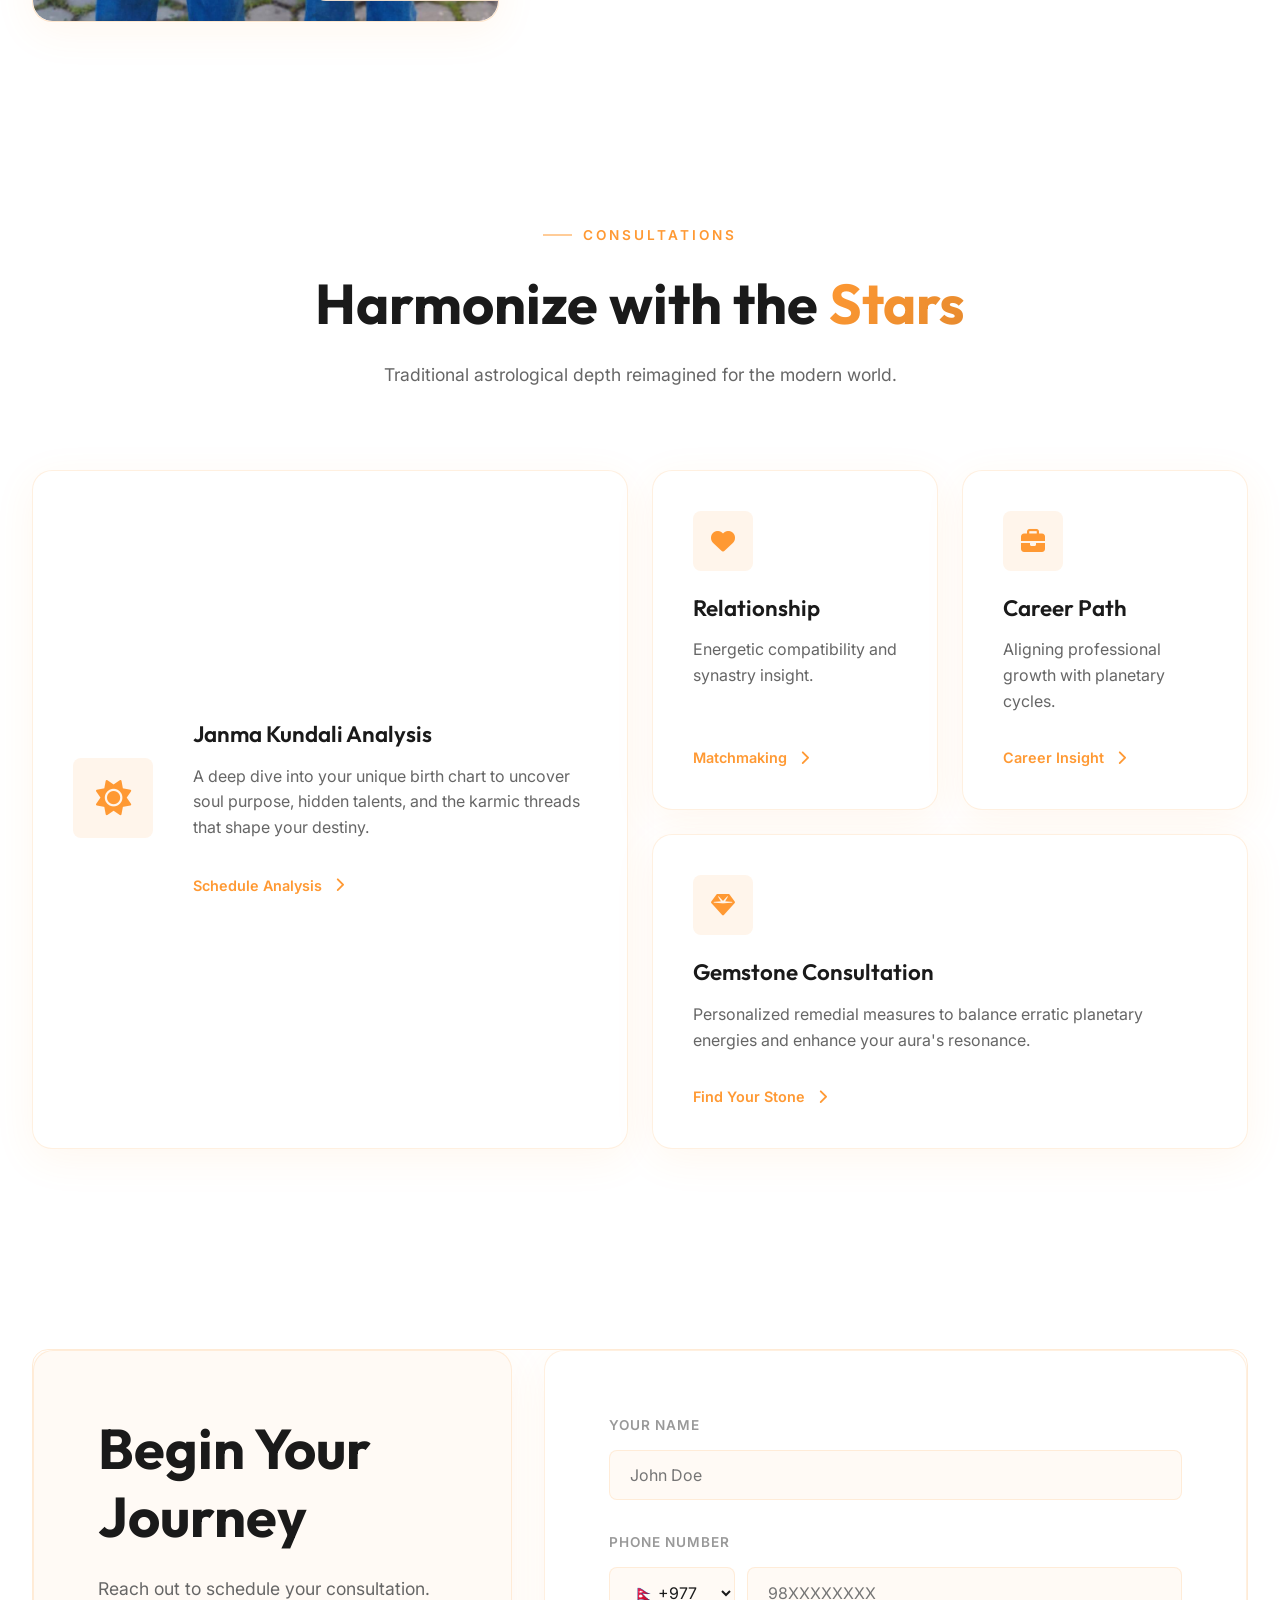
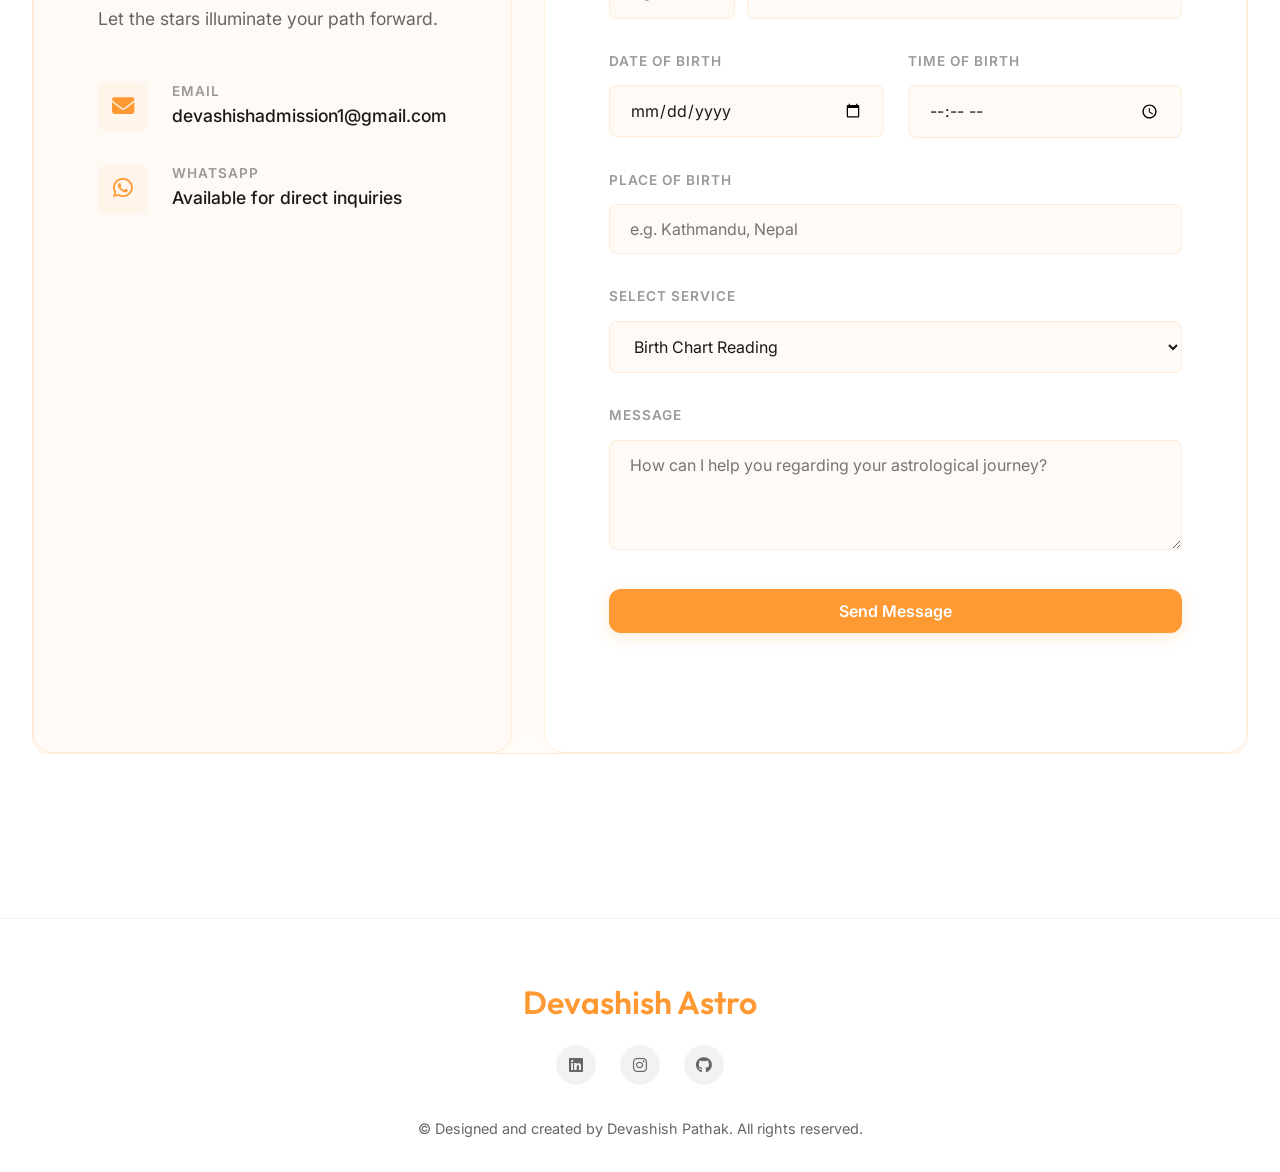
==== commit e4f83913: "Optimize performance: remove splash screen, implement 60fps rendering loop, and add GPU acceleration" ====
--- a/index.html
+++ b/index.html
@@ -18,26 +18,6 @@
 </head>
 
 <body>
-    <!-- Splash Screen -->
-    <div id="splash-screen" class="splash-screen">
-        <div class="mantra-container">
-            <span class="mantra-line">ॐ मङ्गलं भगवान् विष्णुः</span>
-            <span class="mantra-line">मङ्गलं गरुडध्वजः ।</span>
-            <span class="mantra-line">मङ्गलं पुण्डरीकाक्षः</span>
-            <span class="mantra-line">मङ्गलाय तनो हरिः ॥</span>
-        </div>
-    </div>
-    <script>
-        // Emergency Fail-safe: Ensure site is never stuck on black screen
-        setTimeout(() => {
-            const splash = document.getElementById('splash-screen');
-            if (splash && !splash.classList.contains('hidden')) {
-                splash.classList.add('hidden');
-                document.body.classList.remove('no-scroll');
-                console.warn('Emergency fail-safe: Splash screen forced to hide.');
-            }
-        }, 5000);
-    </script>
 
     <div class="background-effects">
         <div class="glow-orb orb-1"></div>
--- a/css/styles.css
+++ b/css/styles.css
@@ -78,8 +78,9 @@
 .glow-orb {
     position: absolute;
     border-radius: 50%;
-    filter: blur(120px);
-    opacity: 0.1;
+    will-change: transform;
+    pointer-events: none;
+    transform: translateZ(0);
     animation: floatOrb 25s infinite alternate ease-in-out;
 }
 
@@ -972,27 +973,6 @@
     opacity: 1;
 }
 
-/* ==========================================================================
-   Splash Screen
-   ========================================================================== */
-.splash-screen {
-    position: fixed;
-    top: 0;
-    left: 0;
-    width: 100%;
-    height: 100vh;
-    background: #000;
-    display: flex;
-    justify-content: center;
-    align-items: center;
-    z-index: 9999;
-    transition: opacity 1s ease-in-out, visibility 1s;
-}
-
-.splash-screen.hidden {
-    opacity: 0;
-    visibility: hidden;
-}
 
 .mantra-container {
     text-align: center;
@@ -1294,10 +1274,11 @@
     position: fixed;
     top: 0;
     left: 0;
-    transform: translate(-50%, -50%);
     border-radius: 50%;
-    z-index: 9999;
+    z-index: 10000;
     pointer-events: none;
+    will-change: transform;
+    transform: translate(-50%, -50%) translateZ(0);
 }
 .cursor-dot {
     width: 6px;
@@ -1308,7 +1289,7 @@
     width: 40px;
     height: 40px;
     border: 2px solid rgba(255, 153, 51, 0.5);
-    transition: width 0.2s, height 0.2s;
+    transition: width 0.2s, height 0.2s, background-color 0.2s;
 }
 
 /* Auth / Payment Layout Forms */
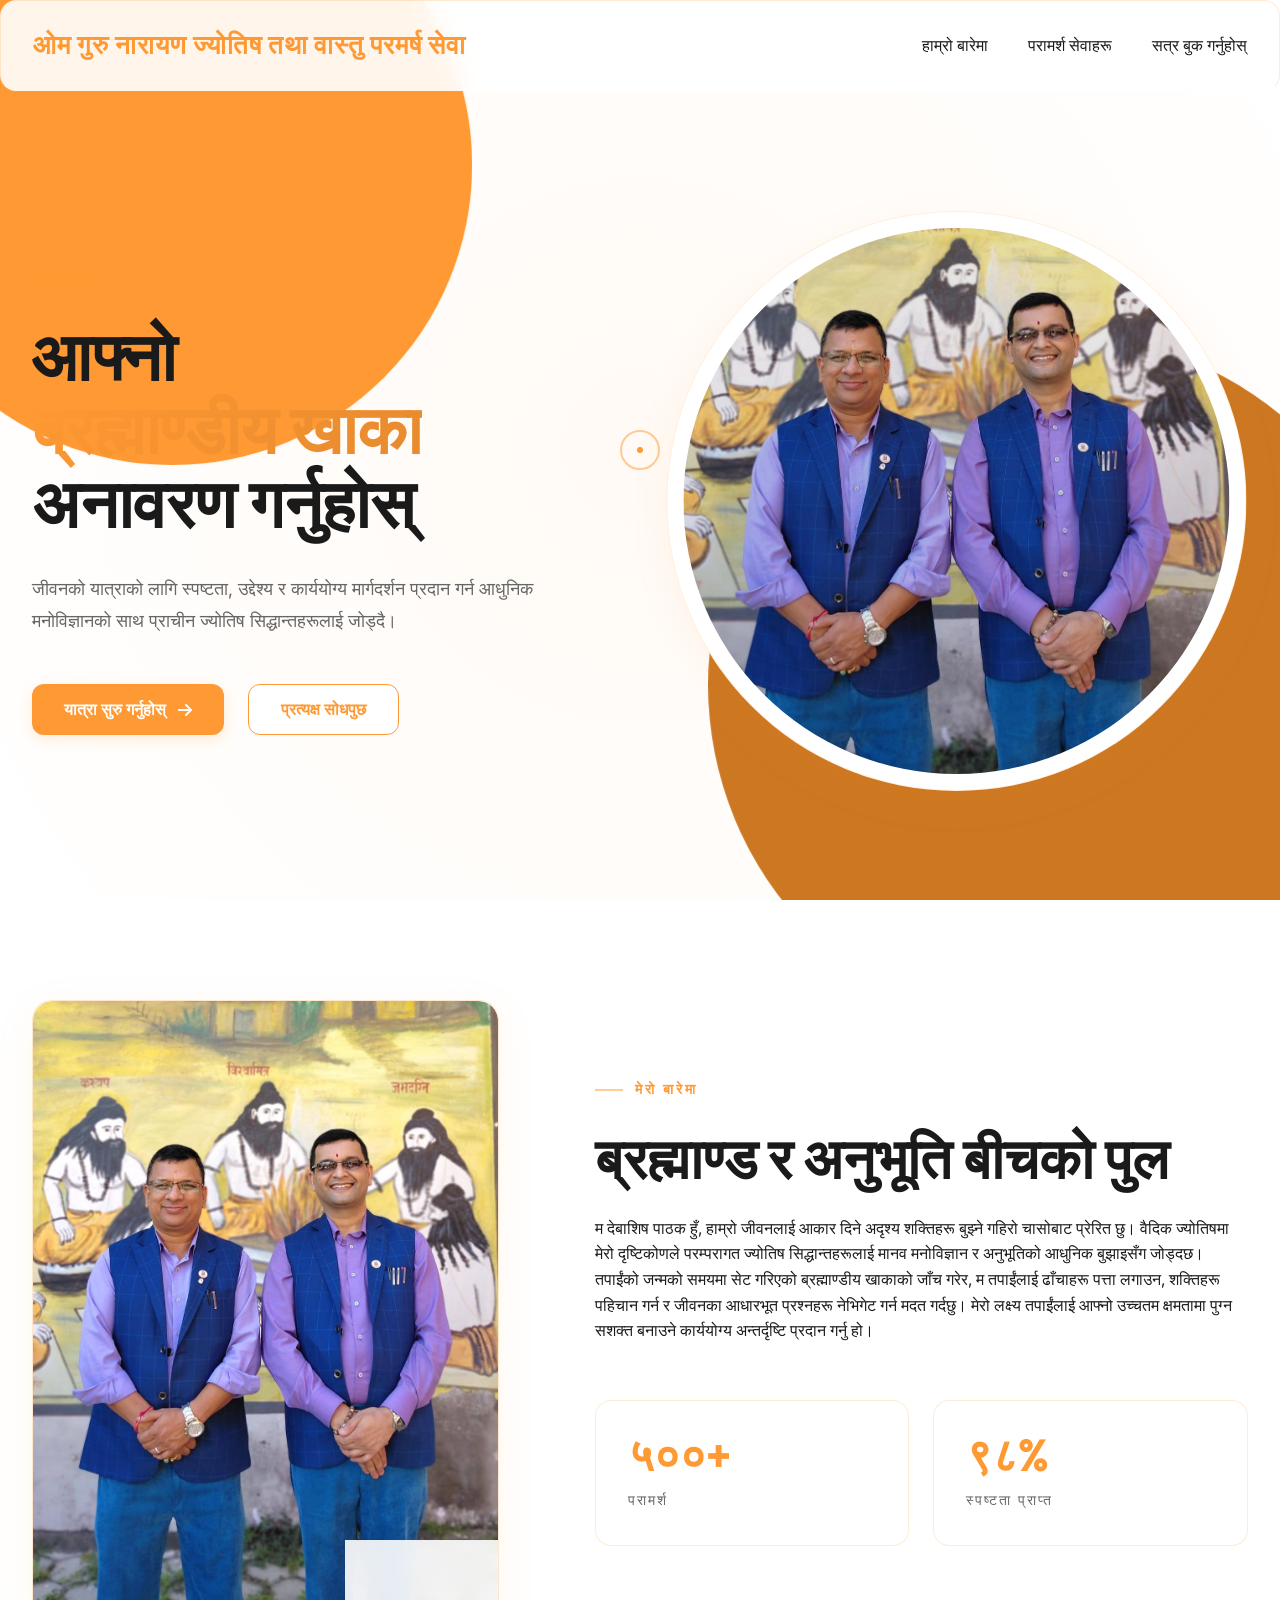
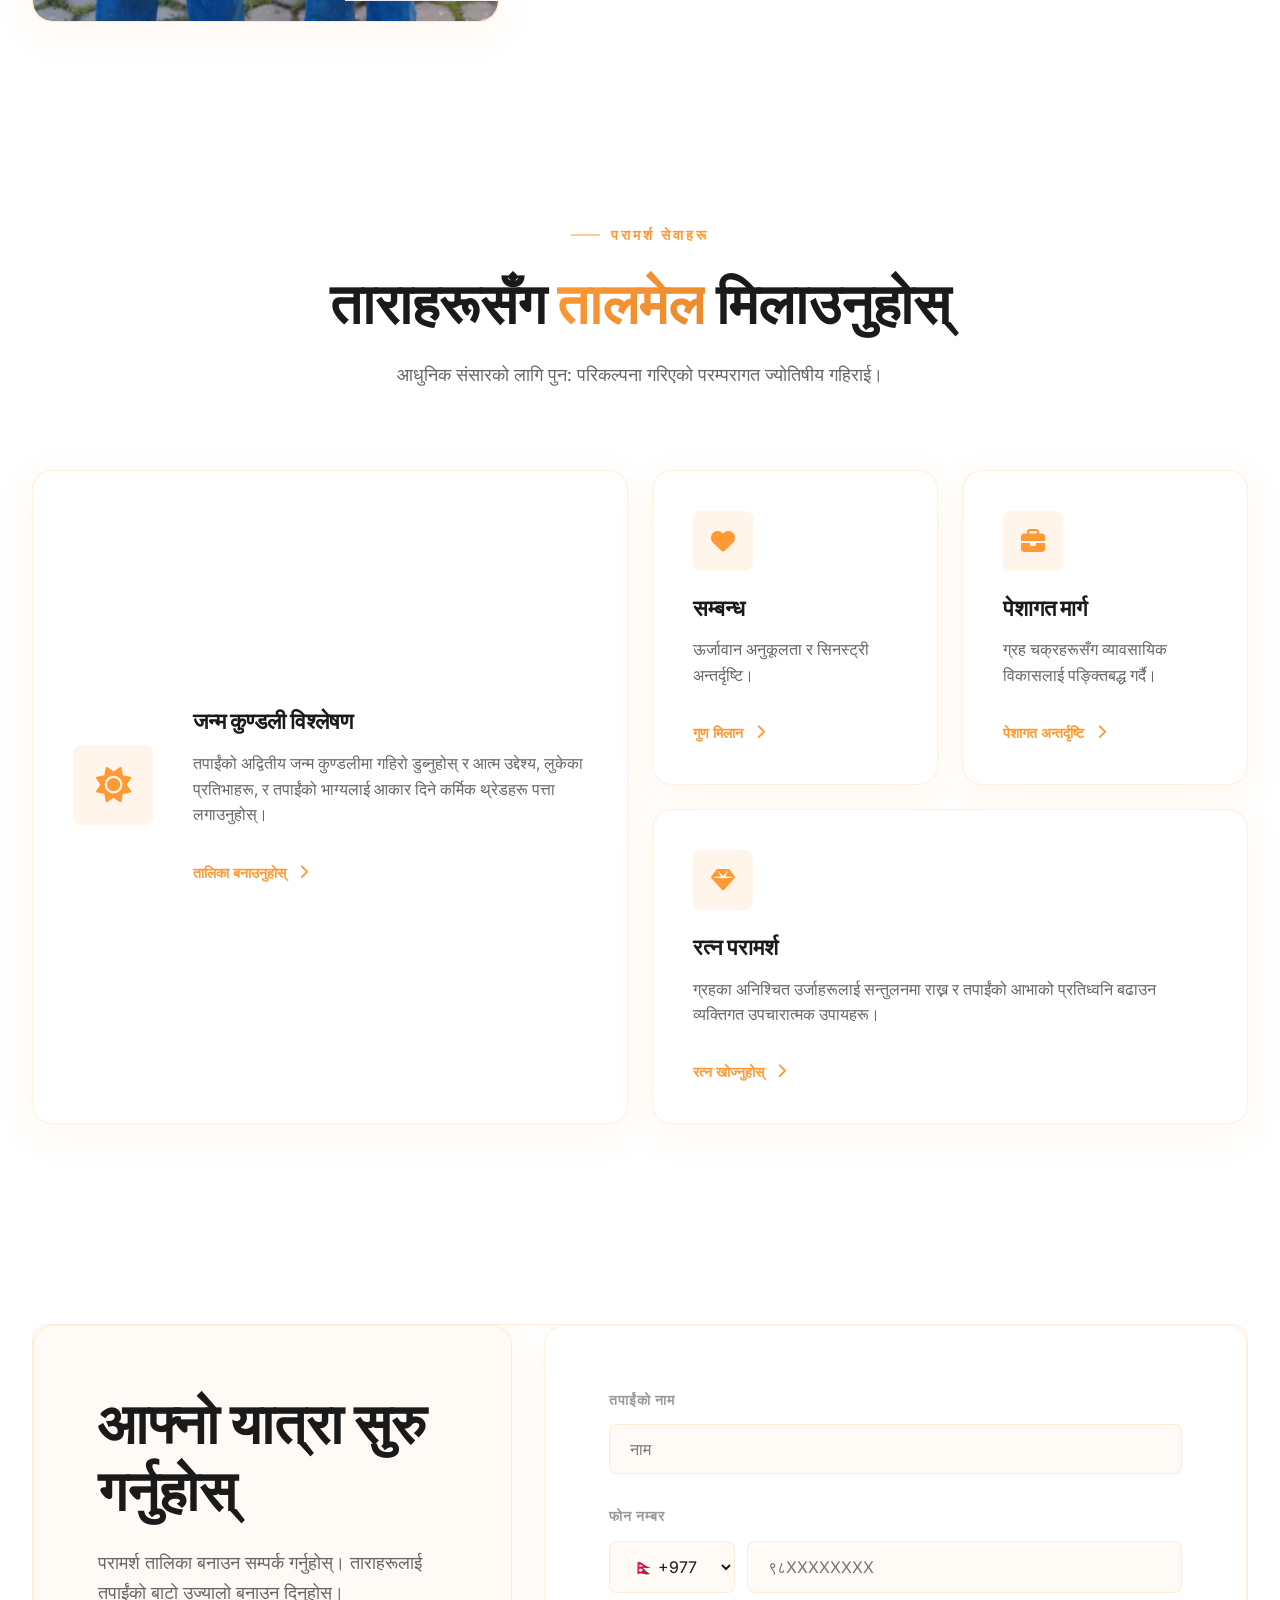
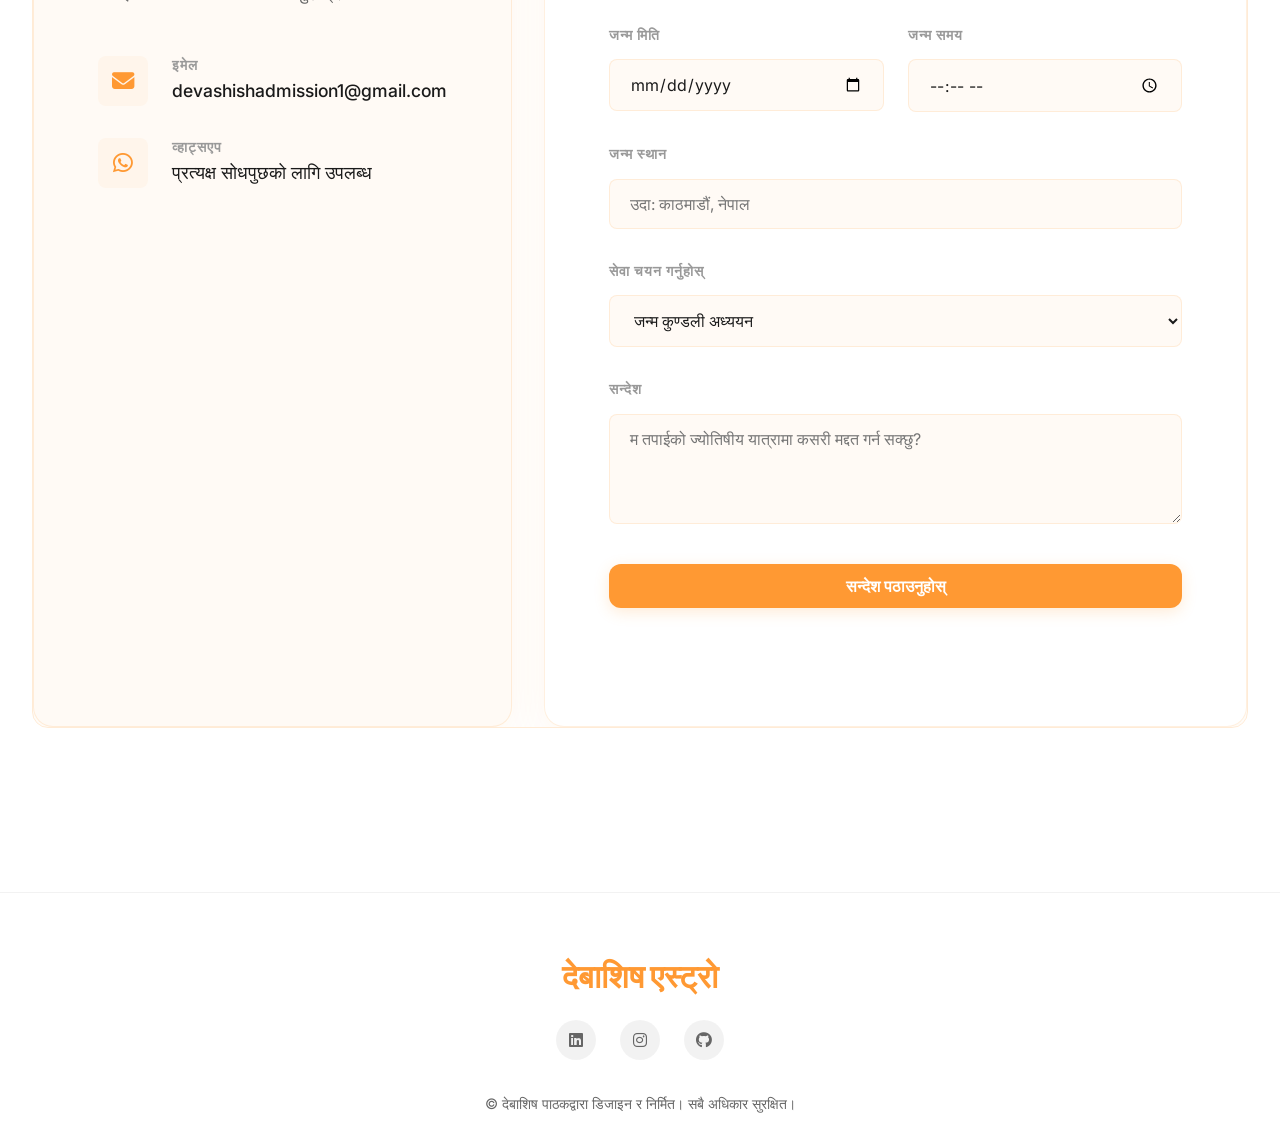
==== commit 44ff2856: "Translate entire website to Nepali language" ====
--- a/index.html
+++ b/index.html
@@ -1,5 +1,5 @@
 <!DOCTYPE html>
-<html lang="en">
+<html lang="ne">
 
 <head>
     <meta charset="UTF-8">
@@ -7,7 +7,7 @@
     <title>गुरु नारायण ज्योतिष परामर्श सेवा</title>
     <link rel="icon" type="image/png" href="assets/favicon.png">
     <meta name="description"
-        content="Professional Vedic Astrology Consultations, Birth Chart Readings, and Insights with Devashish Pathak.">
+        content="देबाशिष पाठकको साथ व्यावसायिक वैदिक ज्योतिष परामर्श, जन्म कुण्डली अध्ययन र अन्तर्दृष्टिहरू।">
     <link rel="preconnect" href="https://fonts.googleapis.com">
     <link rel="preconnect" href="https://fonts.gstatic.com" crossorigin>
     <link
@@ -28,11 +28,11 @@
     <!-- Navigation -->
     <nav class="navbar glass-effect" id="navbar">
         <div class="nav-content container">
-            <a href="#" class="logo">Devashish Astro</a>
+            <a href="#" class="logo">ओम गुरु नारायण ज्योतिष तथा वास्तु परमर्ष सेवा</a>
             <div class="nav-links">
-                <a href="#about" class="nav-item">About</a>
-                <a href="#services" class="nav-item">Consultations</a>
-                <a href="#contact" class="nav-item">Book a Session</a>
+                <a href="#about" class="nav-item">हाम्रो बारेमा</a>
+                <a href="#services" class="nav-item">परामर्श सेवाहरू</a>
+                <a href="#contact" class="nav-item">सत्र बुक गर्नुहोस्</a>
             </div>
             <button class="mobile-menu-btn"><i class="fas fa-bars"></i></button>
         </div>
@@ -42,9 +42,9 @@
     <div class="mobile-menu overlay-glass">
         <button class="close-menu-btn"><i class="fas fa-times"></i></button>
         <div class="mobile-links">
-            <a href="#about" class="mobile-nav-item">About</a>
-            <a href="#services" class="mobile-nav-item">Consultations</a>
-            <a href="#contact" class="mobile-nav-item">Book a Session</a>
+            <a href="#about" class="mobile-nav-item">हाम्रो बारेमा</a>
+            <a href="#services" class="mobile-nav-item">परामर्श सेवाहरू</a>
+            <a href="#contact" class="mobile-nav-item">सत्र बुक गर्नुहोस्</a>
         </div>
     </div>
 
@@ -53,16 +53,15 @@
         <div class="container hero-container">
             <div class="hero-content">
                 <div class="subtitle-wrapper fade-in-up">
-                    <span class="subtitle">Vedic Wisdom</span>
+                    <span class="subtitle">वैदिक ज्ञान</span>
                     <div class="subtitle-line"></div>
                 </div>
-                <h1 class="title fade-in-up delay-1">Unveil Your <br><span class="text-gradient">Cosmic Blueprint</span>
+                <h1 class="title fade-in-up delay-1">आफ्नो <br><span class="text-gradient">ब्रह्माण्डीय खाका</span> अनावरण गर्नुहोस्
                 </h1>
-                <p class="description fade-in-up delay-2">Bridging ancient Jyotish principles with modern psychology to
-                    provide clarity, purpose, and actionable guidance for your life's journey.</p>
+                <p class="description fade-in-up delay-2">जीवनको यात्राको लागि स्पष्टता, उद्देश्य र कार्ययोग्य मार्गदर्शन प्रदान गर्न आधुनिक मनोविज्ञानको साथ प्राचीन ज्योतिष सिद्धान्तहरूलाई जोड्दै।</p>
                 <div class="hero-actions fade-in-up delay-3">
-                    <a href="#services" class="btn btn-primary">Begin Journey <i class="fas fa-arrow-right"></i></a>
-                    <a href="#contact" class="btn btn-secondary">Direct Inquiry</a>
+                    <a href="#services" class="btn btn-primary">यात्रा सुरु गर्नुहोस् <i class="fas fa-arrow-right"></i></a>
+                    <a href="#contact" class="btn btn-secondary">प्रत्यक्ष सोधपुछ</a>
                 </div>
             </div>
             <div class="hero-visual fade-in scale-up delay-2">
@@ -84,31 +83,27 @@
                         <img src="assets/hero.jpg" alt="Devashish Pathak" class="profile-img">
                         <div class="floating-badge glass-effect">
                             <i class="fas fa-star text-saffron"></i>
-                            <span>Expert Guidance</span>
+                            <span>विशेषज्ञ मार्गदर्शन</span>
                         </div>
                     </div>
                 </div>
                 <div class="about-content slide-in-right">
-                    <span class="section-tag">About Me</span>
-                    <h2 class="section-title">Bridging Cosmos & Cognition</h2>
+                    <span class="section-tag">मेरो बारेमा</span>
+                    <h2 class="section-title">ब्रह्माण्ड र अनुभूति बीचको पुल</h2>
                     <p class="about-text">
-                        I am Devashish Pathak, driven by a deep fascination for understanding the unseen forces that
-                        shape our lives. My approach to Vedic astrology intertwines traditional Jyotish principles with
-                        a modern understanding of human psychology and cognition.
+                        म देबाशिष पाठक हुँ, हाम्रो जीवनलाई आकार दिने अदृश्य शक्तिहरू बुझ्ने गहिरो चासोबाट प्रेरित छु। वैदिक ज्योतिषमा मेरो दृष्टिकोणले परम्परागत ज्योतिष सिद्धान्तहरूलाई मानव मनोविज्ञान र अनुभूतिको आधुनिक बुझाइसँग जोड्दछ।
                     </p>
                     <p class="about-text">
-                        By examining the cosmic blueprint set at the time of your birth, I help you uncover patterns,
-                        identify strengths, and navigate life's fundamental questions. My goal is to provide actionable
-                        insights that empower you to reach your highest potential.
+                        तपाईंको जन्मको समयमा सेट गरिएको ब्रह्माण्डीय खाकाको जाँच गरेर, म तपाईंलाई ढाँचाहरू पत्ता लगाउन, शक्तिहरू पहिचान गर्न र जीवनका आधारभूत प्रश्नहरू नेभिगेट गर्न मदत गर्दछु। मेरो लक्ष्य तपाईंलाई आफ्नो उच्चतम क्षमतामा पुग्न सशक्त बनाउने कार्ययोग्य अन्तर्दृष्टि प्रदान गर्नु हो।
                     </p>
                     <div class="stats-grid">
                         <div class="stat-box glass-effect">
-                            <span class="stat-number">500+</span>
-                            <span class="stat-label">Readings</span>
+                            <span class="stat-number">५००+</span>
+                            <span class="stat-label">परामर्श</span>
                         </div>
                         <div class="stat-box glass-effect">
-                            <span class="stat-number">98%</span>
-                            <span class="stat-label">Clarity Found</span>
+                            <span class="stat-number">९८%</span>
+                            <span class="stat-label">स्पष्टता प्राप्त</span>
                         </div>
                     </div>
                 </div>
@@ -120,9 +115,9 @@
     <section class="services section-padding" id="services">
         <div class="container">
             <div class="section-header text-center fade-in-up">
-                <span class="section-tag">Consultations</span>
-                <h2 class="section-title">Harmonize with the <span class="text-gradient">Stars</span></h2>
-                <p class="section-desc">Traditional astrological depth reimagined for the modern world.</p>
+                <span class="section-tag">परामर्श सेवाहरू</span>
+                <h2 class="section-title">ताराहरूसँग <span class="text-gradient">तालमेल</span> मिलाउनुहोस्</h2>
+                <p class="section-desc">आधुनिक संसारको लागि पुन: परिकल्पना गरिएको परम्परागत ज्योतिषीय गहिराई।</p>
             </div>
 
             <div class="bento-grid-services">
@@ -130,10 +125,9 @@
                 <div class="bento-card service-card-large fade-in-up stagger-1">
                     <div class="service-icon"><i class="fas fa-sun"></i></div>
                     <div class="service-content">
-                        <h3>Janma Kundali Analysis</h3>
-                        <p>A deep dive into your unique birth chart to uncover soul purpose, hidden talents, and the
-                            karmic threads that shape your destiny.</p>
-                        <a href="#contact" class="service-link">Schedule Analysis <i
+                        <h3>जन्म कुण्डली विश्लेषण</h3>
+                        <p>तपाईंको अद्वितीय जन्म कुण्डलीमा गहिरो डुब्नुहोस् र आत्म उद्देश्य, लुकेका प्रतिभाहरू, र तपाईंको भाग्यलाई आकार दिने कर्मिक थ्रेडहरू पत्ता लगाउनुहोस्।</p>
+                        <a href="#contact" class="service-link">तालिका बनाउनुहोस् <i
                                 class="fas fa-chevron-right"></i></a>
                     </div>
                 </div>
@@ -141,24 +135,23 @@
                 <!-- Small Grid Items -->
                 <div class="bento-card service-card-small fade-in-up stagger-2">
                     <div class="service-icon"><i class="fas fa-heart"></i></div>
-                    <h3>Relationship</h3>
-                    <p>Energetic compatibility and synastry insight.</p>
-                    <a href="#contact" class="service-link">Matchmaking <i class="fas fa-chevron-right"></i></a>
+                    <h3>सम्बन्ध</h3>
+                    <p>ऊर्जावान अनुकूलता र सिनस्ट्री अन्तर्दृष्टि।</p>
+                    <a href="#contact" class="service-link">गुण मिलान <i class="fas fa-chevron-right"></i></a>
                 </div>
 
                 <div class="bento-card service-card-small fade-in-up stagger-3">
                     <div class="service-icon"><i class="fas fa-briefcase"></i></div>
-                    <h3>Career Path</h3>
-                    <p>Aligning professional growth with planetary cycles.</p>
-                    <a href="#contact" class="service-link">Career Insight <i class="fas fa-chevron-right"></i></a>
+                    <h3>पेशागत मार्ग</h3>
+                    <p>ग्रह चक्रहरूसँग व्यावसायिक विकासलाई पङ्क्तिबद्ध गर्दै।</p>
+                    <a href="#contact" class="service-link">पेशागत अन्तर्दृष्टि <i class="fas fa-chevron-right"></i></a>
                 </div>
 
                 <div class="bento-card service-card-medium fade-in-up stagger-4">
                     <div class="service-icon"><i class="fas fa-gem"></i></div>
-                    <h3>Gemstone Consultation</h3>
-                    <p>Personalized remedial measures to balance erratic planetary energies and enhance your aura's
-                        resonance.</p>
-                    <a href="#contact" class="service-link">Find Your Stone <i class="fas fa-chevron-right"></i></a>
+                    <h3>रत्न परामर्श</h3>
+                    <p>ग्रहका अनिश्चित उर्जाहरूलाई सन्तुलनमा राख्न र तपाईंको आभाको प्रतिध्वनि बढाउन व्यक्तिगत उपचारात्मक उपायहरू।</p>
+                    <a href="#contact" class="service-link">रत्न खोज्नुहोस् <i class="fas fa-chevron-right"></i></a>
                 </div>
             </div>
         </div>
@@ -169,22 +162,21 @@
         <div class="container">
             <div class="contact-wrapper glass-border fade-in">
                 <div class="contact-info">
-                    <h2 class="section-title">Begin Your Journey</h2>
-                    <p class="contact-desc">Reach out to schedule your consultation. Let the stars illuminate your path
-                        forward.</p>
+                    <h2 class="section-title">आफ्नो यात्रा सुरु गर्नुहोस्</h2>
+                    <p class="contact-desc">परामर्श तालिका बनाउन सम्पर्क गर्नुहोस्। ताराहरूलाई तपाईंको बाटो उज्यालो बनाउन दिनुहोस्।</p>
                     <div class="contact-methods">
                         <div class="method">
                             <i class="fas fa-envelope"></i>
                             <div>
-                                <h4>Email</h4>
+                                <h4>इमेल</h4>
                                 <a href="mailto:devashishadmission1@gmail.com">devashishadmission1@gmail.com</a>
                             </div>
                         </div>
                         <div class="method">
                             <i class="fab fa-whatsapp"></i>
                             <div>
-                                <h4>WhatsApp</h4>
-                                <span>Available for direct inquiries</span>
+                                <h4>व्हाट्सएप</h4>
+                                <span>प्रत्यक्ष सोधपुछको लागि उपलब्ध</span>
                             </div>
                         </div>
                     </div>
@@ -192,11 +184,11 @@
                 <div class="contact-form-container glass-effect">
                     <form id="contactForm" class="contact-form">
                         <div class="form-group">
-                            <label for="name">Your Name</label>
-                            <input type="text" id="name" required class="form-control" placeholder="John Doe">
-                        </div>
-                        <div class="form-group">
-                            <label for="phone">Phone Number</label>
+                            <label for="name">तपाईंको नाम</label>
+                            <input type="text" id="name" required class="form-control" placeholder="नाम">
+                        </div>
+                        <div class="form-group">
+                            <label for="phone">फोन नम्बर</label>
                             <div class="phone-input-group">
                                 <select id="country-code" class="form-control country-code-select">
                                     <option value="+977">🇳🇵 +977</option>
@@ -210,41 +202,42 @@
                                     <option value="+81">🇯🇵 +81</option>
                                     <option value="+82">🇰🇷 +82</option>
                                 </select>
-                                <input type="tel" id="phone" required class="form-control" placeholder="98XXXXXXXX">
+                                <input type="tel" id="phone" required class="form-control" placeholder="९८XXXXXXXX">
                             </div>
                         </div>
                         <div class="form-row">
                             <div class="form-group">
-                                <label for="dob">Date of Birth</label>
+                                <label for="dob">जन्म मिति</label>
                                 <input type="date" id="dob" required class="form-control">
                             </div>
                             <div class="form-group">
-                                <label for="tob">Time of Birth</label>
+                                <label for="tob">जन्म समय</label>
                                 <input type="time" id="tob" required class="form-control">
                             </div>
                         </div>
                         <div class="form-group">
-                            <label for="pob">Place of Birth</label>
-                            <input type="text" id="pob" required class="form-control" placeholder="e.g. Kathmandu, Nepal">
-                        </div>
-                        <div class="form-group">
-                            <label for="service">Select Service</label>
+                            <label for="pob">जन्म स्थान</label>
+                            <input type="text" id="pob" required class="form-control"
+                                placeholder="उदा: काठमाडौं, नेपाल">
+                        </div>
+                        <div class="form-group">
+                            <label for="service">सेवा चयन गर्नुहोस्</label>
                             <select id="service" class="form-control">
-                                <option value="birth-chart">Birth Chart Reading</option>
-                                <option value="relationship">Relationship Compatibility</option>
-                                <option value="career">Career & Finance Guidance</option>
-                                <option value="other">General Inquiry</option>
+                                <option value="birth-chart">जन्म कुण्डली अध्ययन</option>
+                                <option value="relationship">सम्बन्ध अनुकूलता</option>
+                                <option value="career">पेशा र वित्त मार्गदर्शन</option>
+                                <option value="other">सामान्य सोधपुछ</option>
                             </select>
                         </div>
                         <div class="form-group">
-                            <label for="message">Message</label>
+                            <label for="message">सन्देश</label>
                             <textarea id="message" rows="4" required class="form-control"
-                                placeholder="How can I help you regarding your astrological journey?"></textarea>
-                        </div>
-                        <button type="submit" class="btn btn-primary full-width">Send Message</button>
+                                placeholder="म तपाईको ज्योतिषीय यात्रामा कसरी मद्दत गर्न सक्छु?"></textarea>
+                        </div>
+                        <button type="submit" class="btn btn-primary full-width">सन्देश पठाउनुहोस्</button>
                         <div id="sync-status" class="sync-status">
                             <span class="sync-dot"></span>
-                            <span class="sync-text">Agent Manager: Monitoring...</span>
+                            <span class="sync-text">एजेन्ट प्रबन्धक: निगरानी गर्दै...</span>
                         </div>
                     </form>
 
@@ -256,13 +249,14 @@
     <!-- Footer -->
     <footer class="footer">
         <div class="container text-center">
-            <h3 class="footer-logo">Devashish Astro</h3>
+            <h3 class="footer-logo">देबाशिष एस्ट्रो</h3>
             <div class="social-links">
                 <a href="#"><i class="fab fa-linkedin"></i></a>
                 <a href="#"><i class="fab fa-instagram"></i></a>
                 <a href="#"><i class="fab fa-github"></i></a>
             </div>
-            <p class="copyright"><a href="admin-login.html" style="color: inherit; text-decoration: none;">&copy;</a> Designed and created by Devashish Pathak. All rights reserved.</p>
+            <p class="copyright"><a href="admin-login.html" style="color: inherit; text-decoration: none;">&copy;</a>
+                देबाशिष पाठकद्वारा डिजाइन र निर्मित। सबै अधिकार सुरक्षित।</p>
         </div>
     </footer>
 
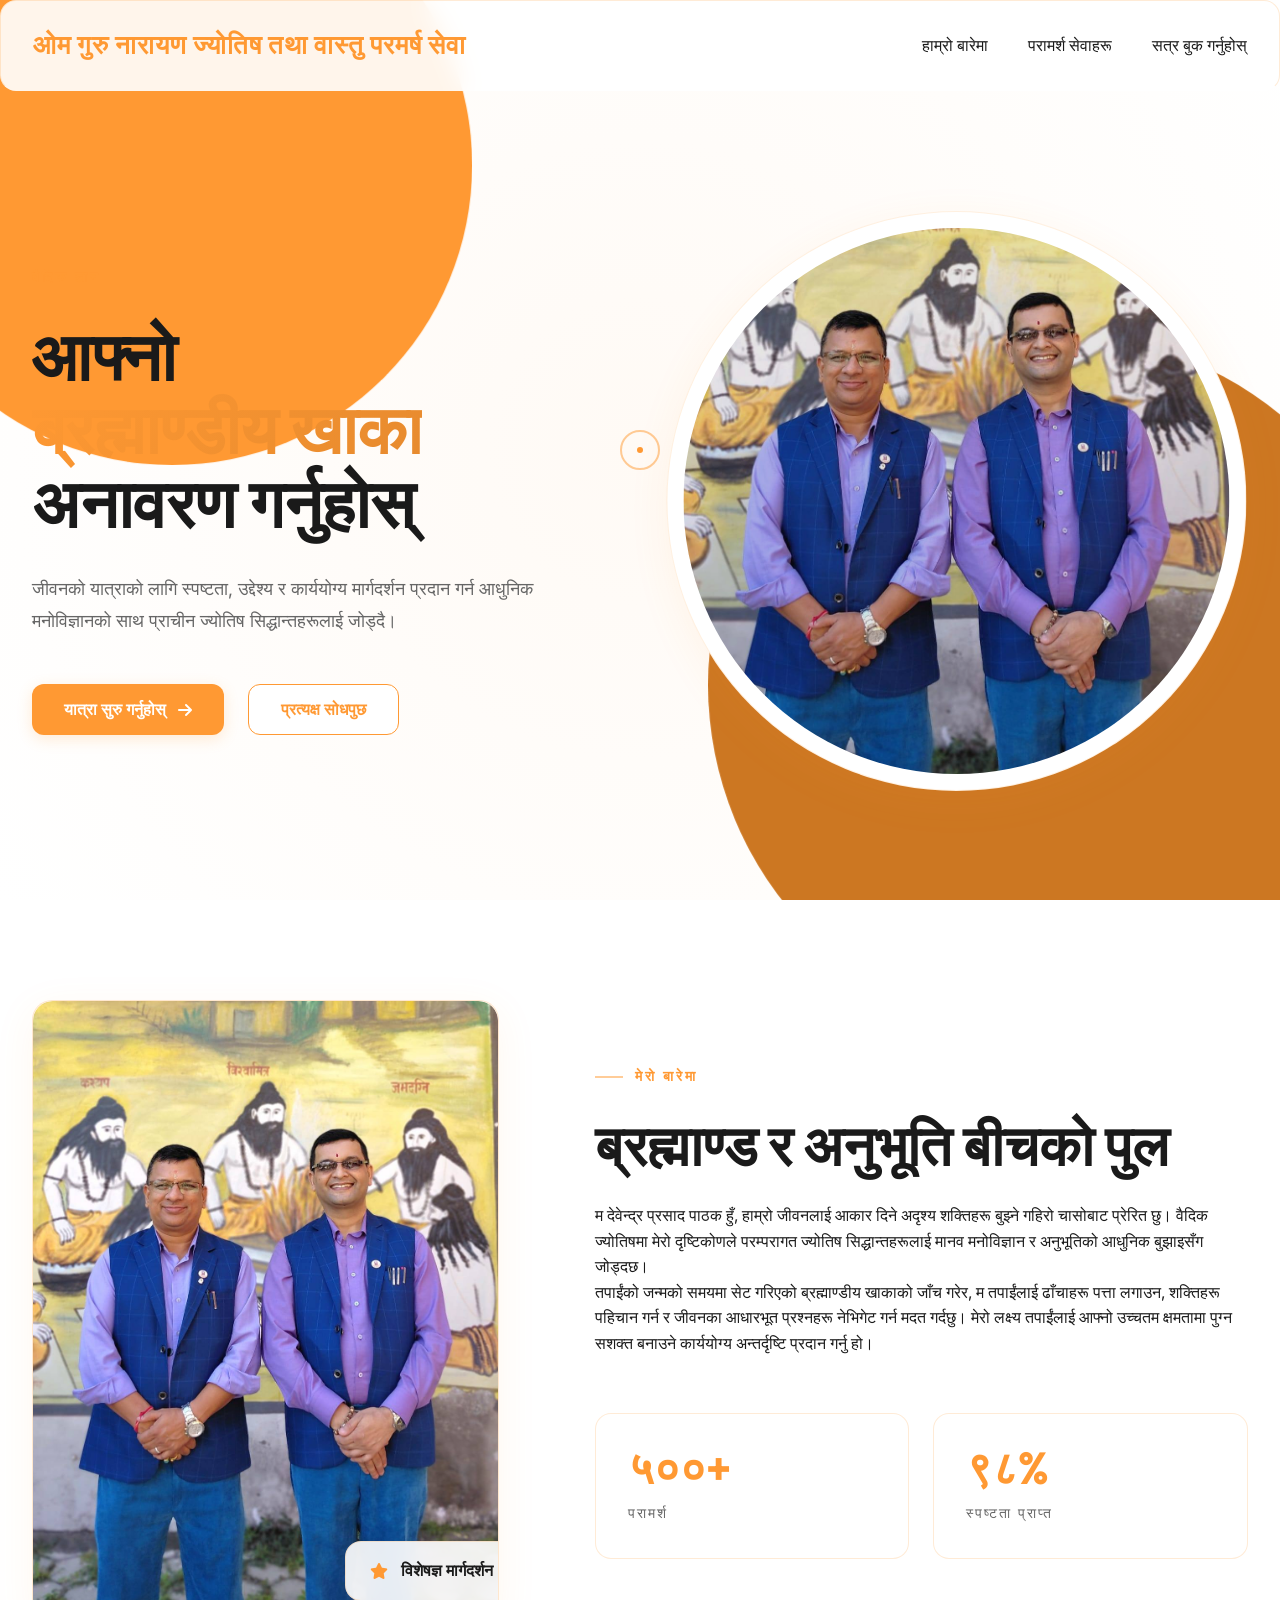
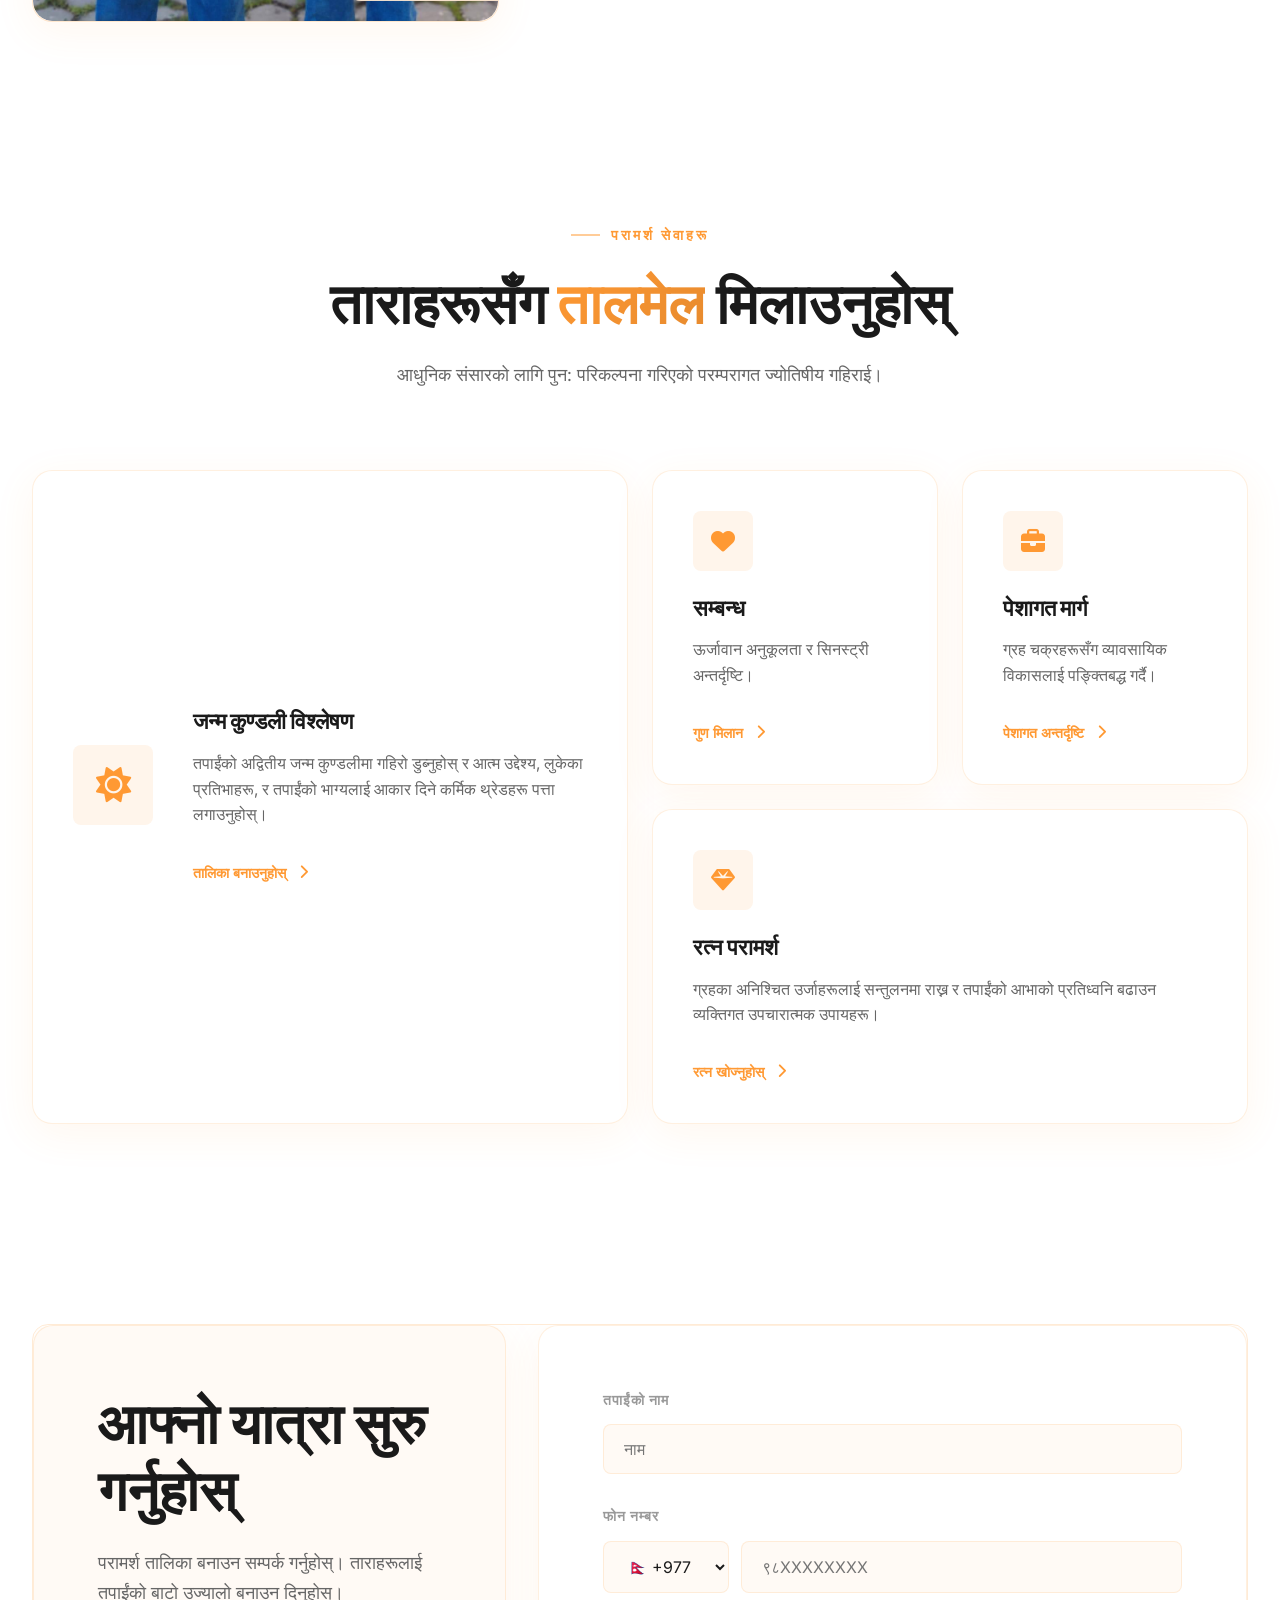
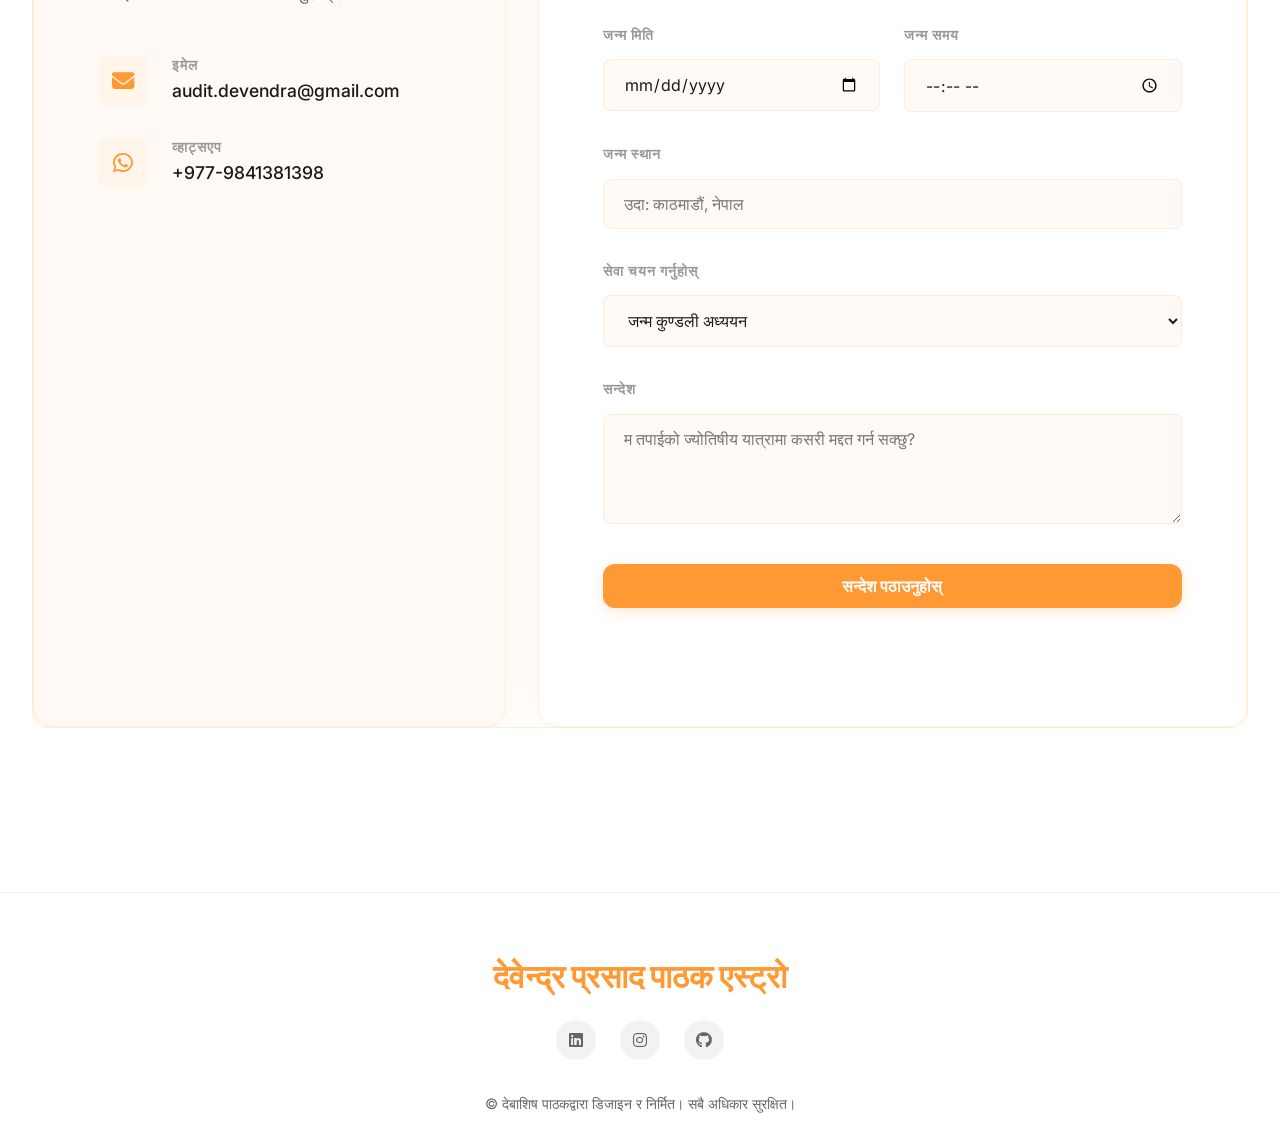
==== commit 3a19dd88: "Update name from Debashish to Devendra Prasad" ====
--- a/index.html
+++ b/index.html
@@ -7,7 +7,7 @@
     <title>गुरु नारायण ज्योतिष परामर्श सेवा</title>
     <link rel="icon" type="image/png" href="assets/favicon.png">
     <meta name="description"
-        content="देबाशिष पाठकको साथ व्यावसायिक वैदिक ज्योतिष परामर्श, जन्म कुण्डली अध्ययन र अन्तर्दृष्टिहरू।">
+        content="देवेन्द्र प्रसाद पाठकको साथ व्यावसायिक वैदिक ज्योतिष परामर्श, जन्म कुण्डली अध्ययन र अन्तर्दृष्टिहरू।">
     <link rel="preconnect" href="https://fonts.googleapis.com">
     <link rel="preconnect" href="https://fonts.gstatic.com" crossorigin>
     <link
@@ -91,7 +91,7 @@
                     <span class="section-tag">मेरो बारेमा</span>
                     <h2 class="section-title">ब्रह्माण्ड र अनुभूति बीचको पुल</h2>
                     <p class="about-text">
-                        म देबाशिष पाठक हुँ, हाम्रो जीवनलाई आकार दिने अदृश्य शक्तिहरू बुझ्ने गहिरो चासोबाट प्रेरित छु। वैदिक ज्योतिषमा मेरो दृष्टिकोणले परम्परागत ज्योतिष सिद्धान्तहरूलाई मानव मनोविज्ञान र अनुभूतिको आधुनिक बुझाइसँग जोड्दछ।
+                        म देवेन्द्र प्रसाद पाठक  हुँ, हाम्रो जीवनलाई आकार दिने अदृश्य शक्तिहरू बुझ्ने गहिरो चासोबाट प्रेरित छु। वैदिक ज्योतिषमा मेरो दृष्टिकोणले परम्परागत ज्योतिष सिद्धान्तहरूलाई मानव मनोविज्ञान र अनुभूतिको आधुनिक बुझाइसँग जोड्दछ।
                     </p>
                     <p class="about-text">
                         तपाईंको जन्मको समयमा सेट गरिएको ब्रह्माण्डीय खाकाको जाँच गरेर, म तपाईंलाई ढाँचाहरू पत्ता लगाउन, शक्तिहरू पहिचान गर्न र जीवनका आधारभूत प्रश्नहरू नेभिगेट गर्न मदत गर्दछु। मेरो लक्ष्य तपाईंलाई आफ्नो उच्चतम क्षमतामा पुग्न सशक्त बनाउने कार्ययोग्य अन्तर्दृष्टि प्रदान गर्नु हो।
@@ -169,14 +169,14 @@
                             <i class="fas fa-envelope"></i>
                             <div>
                                 <h4>इमेल</h4>
-                                <a href="mailto:devashishadmission1@gmail.com">devashishadmission1@gmail.com</a>
+                                <a href="mailto:devashishadmission1@gmail.com">audit.devendra@gmail.com</a>
                             </div>
                         </div>
                         <div class="method">
                             <i class="fab fa-whatsapp"></i>
                             <div>
                                 <h4>व्हाट्सएप</h4>
-                                <span>प्रत्यक्ष सोधपुछको लागि उपलब्ध</span>
+                                <span>+977-9841381398</span>
                             </div>
                         </div>
                     </div>
@@ -249,7 +249,7 @@
     <!-- Footer -->
     <footer class="footer">
         <div class="container text-center">
-            <h3 class="footer-logo">देबाशिष एस्ट्रो</h3>
+            <h3 class="footer-logo">देवेन्द्र प्रसाद पाठक  एस्ट्रो</h3>
             <div class="social-links">
                 <a href="#"><i class="fab fa-linkedin"></i></a>
                 <a href="#"><i class="fab fa-instagram"></i></a>
@@ -263,4 +263,4 @@
     <script src="js/script.js"></script>
 </body>
 
-</html>+</html>
--- a/css/styles.css
+++ b/css/styles.css
@@ -1409,3 +1409,325 @@
 .btn-confirm:hover { background: #45a049; }
 .btn-reject { background: #f44336; color: white; }
 .btn-reject:hover { background: #d32f2f; }
+
+/* ==========================================================================
+   Mobile Enhancements - Touch Device Optimizations
+   ========================================================================== */
+
+/* Hide custom cursor on touch devices */
+@media (hover: none) and (pointer: coarse) {
+    body {
+        cursor: auto;
+    }
+    .cursor-dot,
+    .cursor-outline {
+        display: none !important;
+    }
+}
+
+/* Mobile Navigation Improvements */
+@media (max-width: 768px) {
+    .navbar {
+        padding: 1rem 0;
+    }
+
+    .logo {
+        font-size: 1.1rem;
+        max-width: 200px;
+        line-height: 1.3;
+    }
+
+    .nav-content {
+        padding: 0 1rem;
+    }
+
+    /* Mobile Menu Improvements */
+    .mobile-menu {
+        padding: 4rem 2rem;
+    }
+
+    .mobile-nav-item {
+        font-size: 1.8rem;
+        padding: 1rem 0;
+    }
+
+    .close-menu-btn {
+        top: 1rem;
+        right: 1rem;
+        font-size: 2rem;
+    }
+}
+
+/* Extra Small Mobile (390px and below - iPhone SE, etc) */
+@media (max-width: 390px) {
+    .logo {
+        font-size: 0.95rem;
+        max-width: 160px;
+    }
+
+    .title {
+        font-size: 2rem;
+    }
+
+    .section-title {
+        font-size: 1.8rem;
+    }
+
+    .bento-card {
+        padding: 1.5rem;
+    }
+
+    .service-icon {
+        width: 50px;
+        height: 50px;
+        font-size: 1.2rem;
+    }
+
+    .stat-number {
+        font-size: 1.8rem;
+    }
+}
+
+/* Payment Page Mobile Enhancements */
+@media (max-width: 768px) {
+    .qr-container {
+        flex-direction: column;
+        align-items: center;
+        gap: 1.5rem;
+    }
+
+    .qr-box img {
+        width: 180px;
+        height: 180px;
+    }
+
+    .auth-box {
+        padding: 2rem 1.5rem;
+        margin: 0 1rem;
+    }
+
+    .auth-box h2 {
+        font-size: 1.5rem;
+    }
+}
+
+/* Admin Dashboard Mobile Enhancements */
+@media (max-width: 768px) {
+    .dashboard-container {
+        padding-top: 80px;
+        padding-left: 1rem;
+        padding-right: 1rem;
+    }
+
+    .dash-panel {
+        padding: 1.5rem;
+    }
+
+    .dash-panel h3 {
+        font-size: 1.1rem;
+    }
+
+    .booking-card {
+        padding: 1rem;
+    }
+
+    .booking-details span {
+        font-size: 0.85rem;
+        word-break: break-word;
+    }
+
+    .btn-group {
+        flex-direction: column;
+        gap: 0.5rem;
+    }
+
+    .btn-small {
+        width: 100%;
+        text-align: center;
+    }
+}
+
+/* Touch-friendly button sizing */
+@media (max-width: 768px) {
+    .btn {
+        min-height: 48px;
+        padding: 14px 28px;
+    }
+
+    .form-control {
+        min-height: 48px;
+        font-size: 16px; /* Prevents zoom on iOS */
+    }
+
+    select.form-control {
+        min-height: 48px;
+    }
+
+    .nav-item,
+    .mobile-nav-item {
+        min-height: 44px;
+    }
+
+    .social-links a {
+        width: 44px;
+        height: 44px;
+    }
+
+    .method i {
+        width: 44px;
+        height: 44px;
+    }
+}
+
+/* Prevent horizontal overflow */
+@media (max-width: 768px) {
+    body {
+        overflow-x: hidden;
+    }
+
+    .container {
+        padding: 0 1rem;
+    }
+
+    .section-padding {
+        padding: 60px 0;
+    }
+
+    .hero {
+        padding-top: 80px;
+        min-height: auto;
+        padding-bottom: 40px;
+    }
+
+    .hero-visual {
+        max-width: 280px;
+    }
+
+    .about-grid {
+        gap: 2rem;
+    }
+
+    .floating-badge {
+        position: relative;
+        bottom: auto;
+        right: auto;
+        margin-top: 1rem;
+        justify-content: center;
+    }
+
+    .image-card {
+        display: flex;
+        flex-direction: column;
+    }
+
+    .stats-grid {
+        grid-template-columns: 1fr;
+        gap: 1rem;
+    }
+
+    .stat-box {
+        padding: 1.5rem;
+        text-align: center;
+    }
+
+    .contact-info,
+    .contact-form-container {
+        padding: 2rem 1.5rem;
+    }
+
+    .method {
+        gap: 1rem;
+    }
+
+    .footer {
+        padding: 2rem 0;
+    }
+
+    .footer-logo {
+        font-size: 1.5rem;
+    }
+}
+
+/* Ensure form inputs don't zoom on iOS */
+@media (max-width: 768px) {
+    input[type="text"],
+    input[type="email"],
+    input[type="tel"],
+    input[type="password"],
+    input[type="date"],
+    input[type="time"],
+    textarea,
+    select {
+        font-size: 16px;
+    }
+}
+
+/* Hero actions stacking on small screens */
+@media (max-width: 480px) {
+    .hero-actions {
+        flex-direction: column;
+        width: 100%;
+    }
+
+    .hero-actions .btn {
+        width: 100%;
+        justify-content: center;
+    }
+
+    .subtitle-wrapper {
+        flex-wrap: wrap;
+        justify-content: center;
+        text-align: center;
+    }
+
+    .subtitle-line {
+        display: none;
+    }
+}
+
+/* Service cards stack properly */
+@media (max-width: 768px) {
+    .service-card-large,
+    .service-card-medium {
+        flex-direction: column;
+    }
+
+    .service-card-large .service-icon {
+        width: 60px;
+        height: 60px;
+        font-size: 1.5rem;
+    }
+}
+
+/* Improve scrolling on mobile */
+@media (max-width: 768px) {
+    html {
+        scroll-padding-top: 80px;
+    }
+}
+
+/* Reduce animation intensity on mobile for performance */
+@media (max-width: 768px) {
+    .glow-orb {
+        opacity: 0.5;
+    }
+
+    .orb-1,
+    .orb-2,
+    .orb-3 {
+        width: 250px;
+        height: 250px;
+    }
+}
+
+/* Admin login mobile improvements */
+@media (max-width: 768px) {
+    .auth-container {
+        padding: 80px 1rem 20px;
+        min-height: auto;
+    }
+
+    .auth-box {
+        max-width: 100%;
+    }
+}
